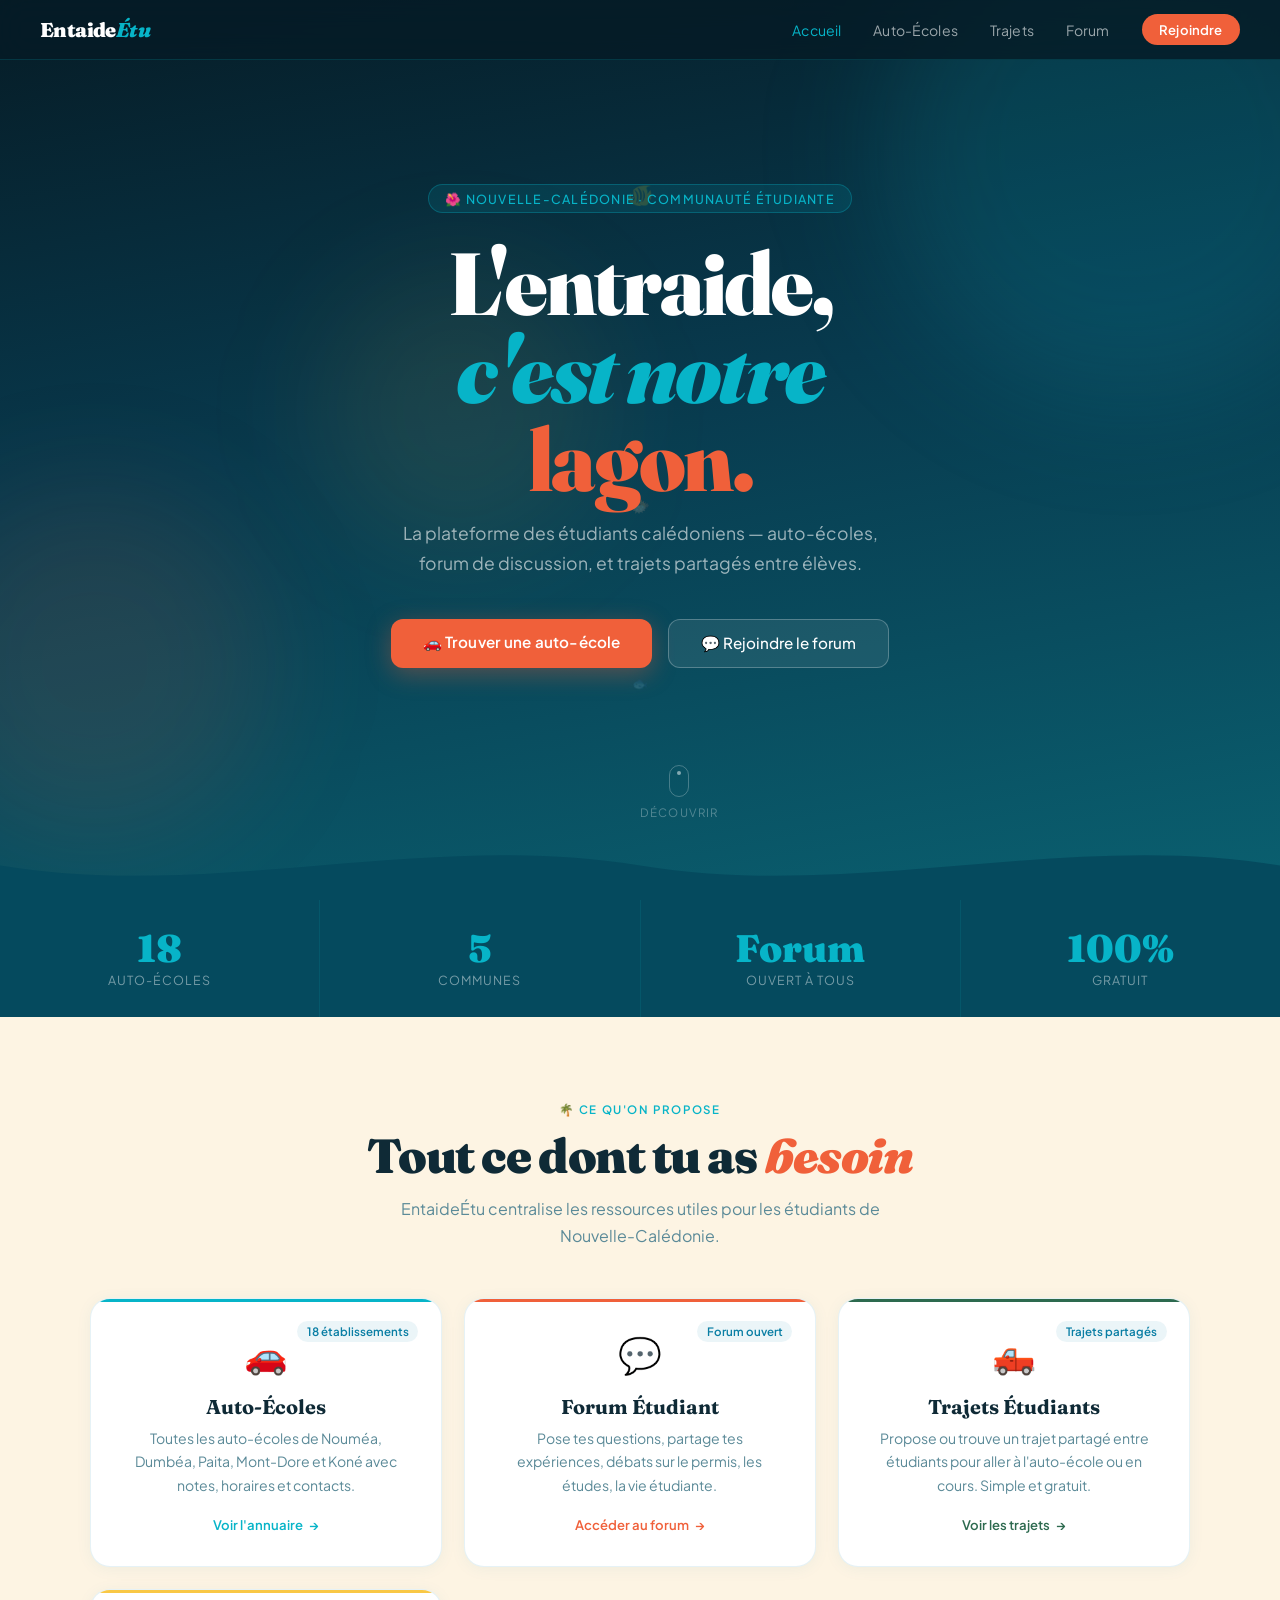
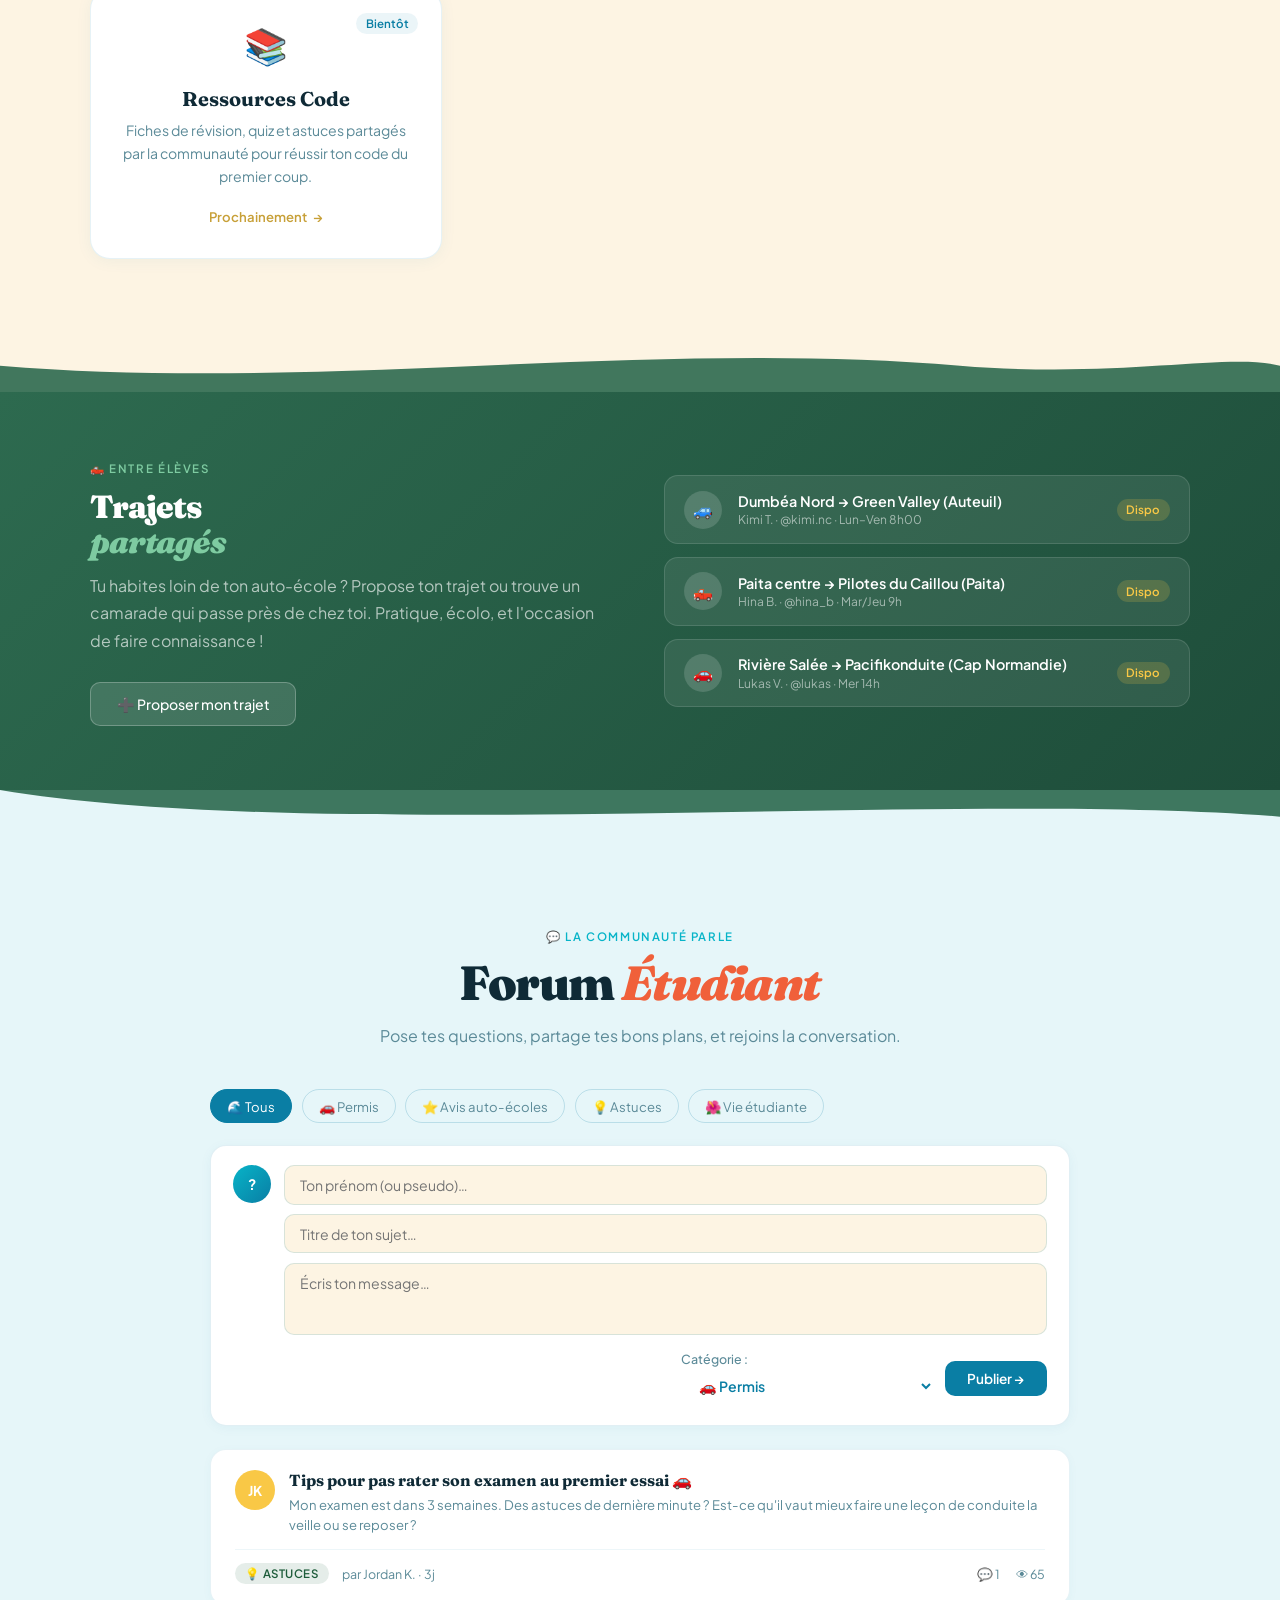
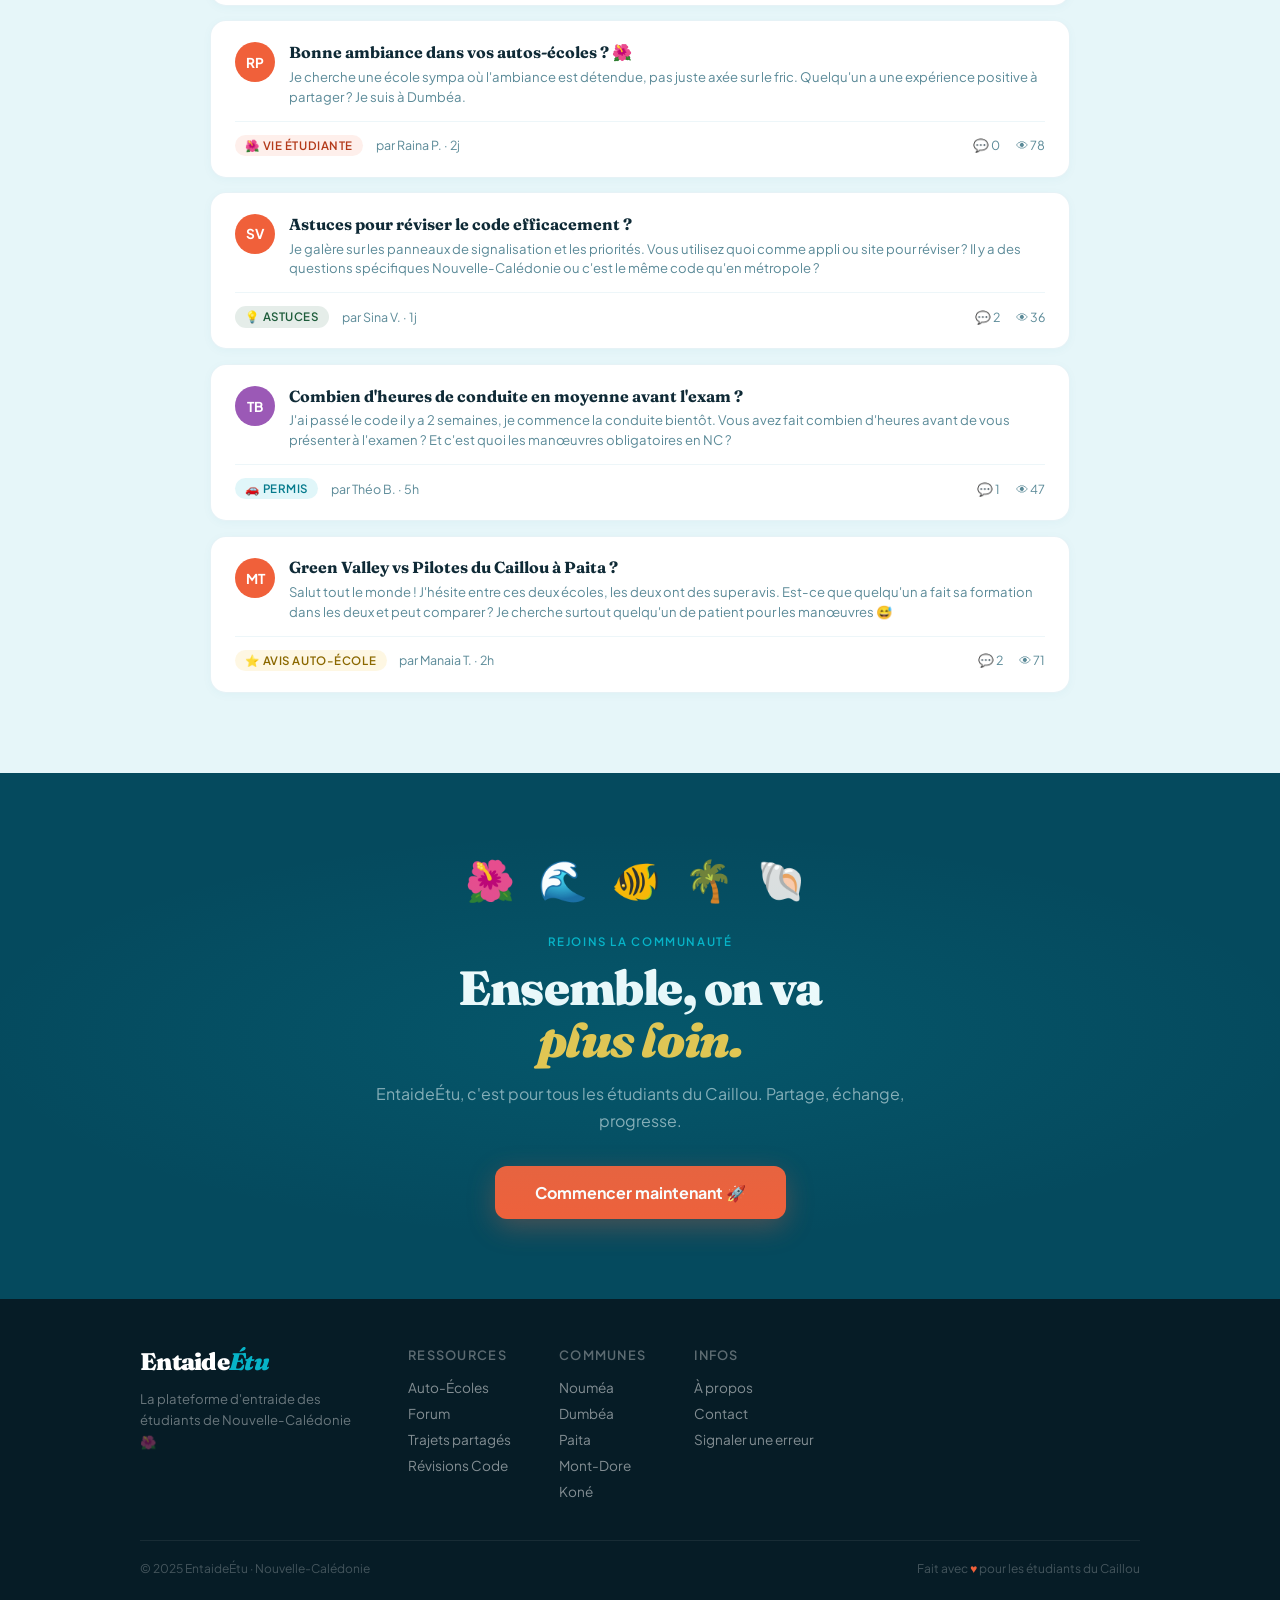
==== pages/index.html @ 58f63620 "Add files via upload" ====
<!DOCTYPE html>
<html lang="fr">
<head>
<meta charset="UTF-8">
<meta name="viewport" content="width=device-width, initial-scale=1.0">
<title>EntaideÉtu – Entraide Étudiants Nouvelle-Calédonie</title>
<link href="https://fonts.googleapis.com/css2?family=Fraunces:ital,opsz,wght@0,9..144,300;0,9..144,700;0,9..144,900;1,9..144,300;1,9..144,700&family=Plus+Jakarta+Sans:wght@300;400;500;600&display=swap" rel="stylesheet">
<link rel="stylesheet" href="../assets/css/style-index.css">

</head>
<body>

<!-- NAV -->
<div id="navbar-include"></div>
<script>
fetch('../navbar/navbar/navbar-index.html')
  .then(r => r.text())
  .then(html => { document.getElementById('navbar-include').innerHTML = html; });
</script>

<!-- HERO -->
<section class="hero">
  <div class="orb orb-1"></div>
  <div class="orb orb-2"></div>
  <div class="orb orb-3"></div>
  <div class="fish fish-1">🐠</div>
  <div class="fish fish-2">🐡</div>
  <div class="fish fish-3">🐟</div>

  <div class="hero-badge">🌺 Nouvelle-Calédonie · Communauté Étudiante</div>
  <h1>
    L'entraide,<br>
    <span class="line-lagoon">c'est notre</span><br>
    <span class="line-coral">lagon.</span>
  </h1>
  <p class="hero-sub">La plateforme des étudiants calédoniens — auto-écoles, forum de discussion, et trajets partagés entre élèves.</p>
  <div class="hero-buttons">
    <a href="autoecoles-noumea.html" class="btn-hero-primary">🚗 Trouver une auto-école</a>
    <a href="#forum" class="btn-hero-outline">💬 Rejoindre le forum</a>
  </div>

  <div class="scroll-hint">
    <div class="scroll-dot"></div>
    Découvrir
  </div>

  <svg class="hero-wave" viewBox="0 0 1440 80" xmlns="http://www.w3.org/2000/svg" preserveAspectRatio="none">
    <path d="M0,40 C240,80 480,0 720,40 C960,80 1200,0 1440,40 L1440,80 L0,80 Z" fill="#054a5e"/>
  </svg>
</section>

<!-- STATS -->
<div class="stats-band">
  <div class="stat-item">
    <div class="stat-num">18</div>
    <div class="stat-label">Auto-écoles</div>
  </div>
  <div class="stat-item">
    <div class="stat-num">5</div>
    <div class="stat-label">Communes</div>
  </div>
  <div class="stat-item">
    <div class="stat-num">Forum</div>
    <div class="stat-label">Ouvert à tous</div>
  </div>
  <div class="stat-item">
    <div class="stat-num">100%</div>
    <div class="stat-label">Gratuit</div>
  </div>
</div>

<!-- SERVICES -->
<section class="section services section-center">
  <div class="max-wrap">
    <span class="section-tag">🌴 Ce qu'on propose</span>
    <h2 class="section-title">Tout ce dont tu as <em>besoin</em></h2>
    <p class="section-sub">EntaideÉtu centralise les ressources utiles pour les étudiants de Nouvelle-Calédonie.</p>

    <div class="services-grid">
      <a href="autoecoles-noumea.html" class="service-card" style="--card-color: #07b4c8">
        <span class="service-count">18 établissements</span>
        <span class="service-icon">🚗</span>
        <h3>Auto-Écoles</h3>
        <p>Toutes les auto-écoles de Nouméa, Dumbéa, Paita, Mont-Dore et Koné avec notes, horaires et contacts.</p>
        <span class="service-link">Voir l'annuaire</span>
      </a>

      <a href="#forum" class="service-card" style="--card-color: #f0603a">
        <span class="service-count">Forum ouvert</span>
        <span class="service-icon">💬</span>
        <h3>Forum Étudiant</h3>
        <p>Pose tes questions, partage tes expériences, débats sur le permis, les études, la vie étudiante.</p>
        <span class="service-link">Accéder au forum</span>
      </a>

      <a href="#trajets" class="service-card" style="--card-color: #2d6a4f">
        <span class="service-count">Trajets partagés</span>
        <span class="service-icon">🛻</span>
        <h3>Trajets Étudiants</h3>
        <p>Propose ou trouve un trajet partagé entre étudiants pour aller à l'auto-école ou en cours. Simple et gratuit.</p>
        <span class="service-link">Voir les trajets</span>
      </a>

      <a href="#" class="service-card" style="--card-color: #f9c846">
        <span class="service-count">Bientôt</span>
        <span class="service-icon">📚</span>
        <h3>Ressources Code</h3>
        <p>Fiches de révision, quiz et astuces partagés par la communauté pour réussir ton code du premier coup.</p>
        <span class="service-link" style="color:#f9c846;filter:brightness(.8)">Prochainement</span>
      </a>
    </div>
  </div>
</section>

<!-- WAVE DIVIDER -->
<svg class="wave-divider" viewBox="0 0 1440 60" xmlns="http://www.w3.org/2000/svg" preserveAspectRatio="none" style="background:var(--sand)">
  <path d="M0,30 C360,60 720,0 1080,30 C1260,45 1380,15 1440,30 L1440,60 L0,60 Z" fill="#2d6a4f" opacity=".9"/>
</svg>

<!-- TRAJETS PARTAGÉS -->
<section class="trajets-band" id="trajets">
  <div class="trajets-inner max-wrap">
    <div class="trajets-text">
      <span class="section-tag">🛻 Entre élèves</span>
      <h2 class="section-title" style="font-size:2rem">Trajets<br><em style="color:#7ecba1">partagés</em></h2>
      <p class="section-sub" style="max-width:none">Tu habites loin de ton auto-école ? Propose ton trajet ou trouve un camarade qui passe près de chez toi. Pratique, écolo, et l'occasion de faire connaissance !</p>
      <button class="btn-trajets" onclick="document.getElementById('trajet-modal').classList.add('open')">
        ➕ Proposer mon trajet
      </button>
    </div>
    <div class="trajets-cards" id="trajet-list">
      <!-- filled by JS -->
    </div>
  </div>
</section>

<!-- WAVE DIVIDER -->
<svg class="wave-divider" viewBox="0 0 1440 60" xmlns="http://www.w3.org/2000/svg" preserveAspectRatio="none" style="background:var(--mist)">
  <path d="M0,0 C360,60 1080,0 1440,30 L1440,0 Z" fill="#2d6a4f" opacity=".9"/>
</svg>

<!-- FORUM -->
<section class="section forum-section" id="forum">
  <div class="section-center">
    <span class="section-tag">💬 La communauté parle</span>
    <h2 class="section-title">Forum <em>Étudiant</em></h2>
    <p class="section-sub">Pose tes questions, partage tes bons plans, et rejoins la conversation.</p>
  </div>

  <div class="forum-wrap">
    <!-- Tabs -->
    <div class="forum-tabs" id="forum-tabs">
      <button class="forum-tab active" onclick="filterForum('tous', this)">🌊 Tous</button>
      <button class="forum-tab" onclick="filterForum('permis', this)">🚗 Permis</button>
      <button class="forum-tab" onclick="filterForum('avis', this)">⭐ Avis auto-écoles</button>
      <button class="forum-tab" onclick="filterForum('astuces', this)">💡 Astuces</button>
      <button class="forum-tab" onclick="filterForum('vie', this)">🌺 Vie étudiante</button>
    </div>

    <!-- Compose -->
    <div class="forum-compose">
      <div class="compose-top">
        <div class="compose-avatar" id="compose-av">?</div>
        <div class="compose-fields">
          <input type="text" id="compose-name" placeholder="Ton prénom (ou pseudo)…" maxlength="24">
          <input type="text" id="compose-title" placeholder="Titre de ton sujet…" maxlength="80">
          <textarea id="compose-body" placeholder="Écris ton message…" maxlength="800"></textarea>
          <div class="compose-row">
            <span class="compose-cat">
              Catégorie :
              <select id="compose-cat" style="border:none;background:transparent;color:var(--ocean);font-weight:600;font-family:inherit;cursor:pointer;outline:none">
                <option value="permis">🚗 Permis</option>
                <option value="avis">⭐ Avis auto-écoles</option>
                <option value="astuces">💡 Astuces</option>
                <option value="vie">🌺 Vie étudiante</option>
              </select>
            </span>
            <button class="btn-post" onclick="postTopic()">Publier →</button>
          </div>
        </div>
      </div>
    </div>

    <!-- Thread list -->
    <div class="thread-list" id="thread-list"></div>
  </div>
</section>

<!-- CTA -->
<section class="cta-section">
  <div class="cta-emojis">🌺 🌊 🐠 🌴 🐚</div>
  <span class="section-tag" style="color:var(--lagoon)">Rejoins la communauté</span>
  <h2 class="section-title">Ensemble, on va<br><em style="color:var(--sun)">plus loin.</em></h2>
  <p class="section-sub">EntaideÉtu, c'est pour tous les étudiants du Caillou. Partage, échange, progresse.</p>
  <a href="#forum" class="btn-cta-main">Commencer maintenant 🚀</a>
</section>

<!-- FOOTER -->
<footer>
  <div class="footer-inner">
    <div class="footer-brand">
      <a href="index.html" class="nav-logo">Entaide<em>Étu</em></a>
      <p>La plateforme d'entraide des étudiants de Nouvelle-Calédonie 🌺</p>
    </div>
    <div class="footer-col">
      <h4>Ressources</h4>
      <a href="autoecoles-noumea.html">Auto-Écoles</a>
      <a href="#forum">Forum</a>
      <a href="#trajets">Trajets partagés</a>
      <a href="#">Révisions Code</a>
    </div>
    <div class="footer-col">
      <h4>Communes</h4>
      <a href="autoecoles-noumea.html">Nouméa</a>
      <a href="autoecoles-noumea.html">Dumbéa</a>
      <a href="autoecoles-noumea.html">Paita</a>
      <a href="autoecoles-noumea.html">Mont-Dore</a>
      <a href="autoecoles-noumea.html">Koné</a>
    </div>
    <div class="footer-col">
      <h4>Infos</h4>
      <a href="#">À propos</a>
      <a href="#">Contact</a>
      <a href="#">Signaler une erreur</a>
    </div>
  </div>
  <div class="footer-bottom">
    <p>© 2025 EntaideÉtu · Nouvelle-Calédonie</p>
    <p>Fait avec <span class="footer-heart">♥</span> pour les étudiants du Caillou</p>
  </div>
</footer>

<!-- TRAJET MODAL -->
<div class="modal-overlay" id="trajet-modal" onclick="if(event.target===this)this.classList.remove('open')">
  <div class="modal">
    <div class="modal-head">
      <h3>🛻 Proposer un trajet</h3>
      <button class="modal-close" onclick="document.getElementById('trajet-modal').classList.remove('open')">✕</button>
    </div>
    <div class="modal-body">
      <div class="compose-fields">
        <input type="text" id="t-name" placeholder="Ton prénom…" maxlength="24">
        <input type="text" id="t-from" placeholder="Point de départ (ex: Dumbéa centre)…" maxlength="50">
        <input type="text" id="t-to"   placeholder="Destination (ex: Green Valley Auteuil)…" maxlength="50">
        <input type="text" id="t-time" placeholder="Horaire (ex: Lun-Ven 8h)…" maxlength="40">
        <input type="text" id="t-contact" placeholder="Comment te contacter (insta, numéro…)…" maxlength="60">
        <div class="compose-row" style="margin-top:.6rem">
          <button class="btn-post" onclick="addTrajet()">Publier le trajet →</button>
        </div>
      </div>
    </div>
  </div>
</div>

<!-- THREAD MODAL -->
<div class="modal-overlay" id="thread-modal" onclick="if(event.target===this)closeThread()">
  <div class="modal" id="thread-modal-inner">
    <div class="modal-head">
      <h3 id="thread-modal-title">Titre</h3>
      <button class="modal-close" onclick="closeThread()">✕</button>
    </div>
    <div class="modal-body">
      <p class="modal-post" id="thread-modal-body"></p>
      <div class="modal-replies" id="thread-modal-replies"></div>
      <div class="reply-compose" style="margin-top:1.2rem">
        <textarea id="reply-input" placeholder="Ta réponse…" maxlength="600"></textarea>
        <button class="btn-reply" onclick="addReply()">Répondre</button>
      </div>
    </div>
  </div>
</div>

<script>
/* ───────── COULEURS CATÉGORIES ───────── */
const CAT = {
  permis:   { label:'🚗 Permis',          bg:'rgba(7,180,200,.12)',  color:'#057a8c' },
  avis:     { label:'⭐ Avis auto-école',  bg:'rgba(249,200,70,.15)', color:'#8b6800' },
  astuces:  { label:'💡 Astuces',          bg:'rgba(45,106,79,.12)',  color:'#1d5c3a' },
  vie:      { label:'🌺 Vie étudiante',    bg:'rgba(240,96,58,.1)',   color:'#b33a1a' },
};
const AV_COLORS = ['#07b4c8','#f0603a','#2d6a4f','#f9c846','#9b59b6','#e67e22'];
function avColor(name) { let h=0; for(let c of name)h+=c.charCodeAt(0); return AV_COLORS[h%AV_COLORS.length]; }
function initials(n) { return n.split(' ').map(w=>w[0]).join('').toUpperCase().slice(0,2)||'?'; }
function timeAgo(ts) {
  const d = Date.now()-ts, m=60000, h=3600000, j=86400000;
  if(d<m)   return 'à l\'instant';
  if(d<h)   return Math.floor(d/m)+'min';
  if(d<j)   return Math.floor(d/h)+'h';
  return Math.floor(d/j)+'j';
}

/* ───────── THREADS DATA ───────── */
let threads = [
  { id:1, name:'Manaia T.', title:'Green Valley vs Pilotes du Caillou à Paita ?', body:'Salut tout le monde ! J\'hésite entre ces deux écoles, les deux ont des super avis. Est-ce que quelqu\'un a fait sa formation dans les deux et peut comparer ? Je cherche surtout quelqu\'un de patient pour les manœuvres 😅', cat:'avis', ts:Date.now()-7200000, replies:[
    { name:'Kevin M.', text:'J\'ai fait ma formation à Green Valley, franchement top. Bruno est super patient, j\'ai eu mon permis du premier coup. Tarifs un peu élevés mais ça vaut le coup.', ts:Date.now()-5400000 },
    { name:'Chloé P.', text:'Les Pilotes du Caillou à Paita c\'est vraiment bien aussi, Virginie est une instructrice en or ! Et le secrétariat est très réactif.', ts:Date.now()-3600000 },
  ]},
  { id:2, name:'Théo B.', title:'Combien d\'heures de conduite en moyenne avant l\'exam ?', body:'J\'ai passé le code il y a 2 semaines, je commence la conduite bientôt. Vous avez fait combien d\'heures avant de vous présenter à l\'examen ? Et c\'est quoi les manœuvres obligatoires en NC ?', cat:'permis', ts:Date.now()-18000000, replies:[
    { name:'Aiyana K.', text:'Moi j\'en ai fait 25h, c\'est le forfait de base dans mon école. Mais mon instructeur m\'a dit que certains ont besoin de 30-35h. Ça dépend vraiment de toi !', ts:Date.now()-14400000 },
  ]},
  { id:3, name:'Sina V.', title:'Astuces pour réviser le code efficacement ?', body:'Je galère sur les panneaux de signalisation et les priorités. Vous utilisez quoi comme appli ou site pour réviser ? Il y a des questions spécifiques Nouvelle-Calédonie ou c\'est le même code qu\'en métropole ?', cat:'astuces', ts:Date.now()-86400000, replies:[
    { name:'Tom D.', text:'Le code est quasiment identique à la métropole. J\'utilisais l\'appli "En Voiture Simone" et je révisais 20min par jour. En 3 semaines j\'étais prêt.', ts:Date.now()-72000000 },
    { name:'Leila O.', text:'Pacifikonduite a des ordinateurs sur place pour réviser, et leur moniteur fait des sessions de code en groupe le samedi matin. Super utile !', ts:Date.now()-50000000 },
  ]},
  { id:4, name:'Raina P.', title:'Bonne ambiance dans vos autos-écoles ? 🌺', body:'Je cherche une école sympa où l\'ambiance est détendue, pas juste axée sur le fric. Quelqu\'un a une expérience positive à partager ? Je suis à Dumbéa.', cat:'vie', ts:Date.now()-172800000, replies:[] },
  { id:5, name:'Jordan K.', title:'Tips pour pas rater son examen au premier essai 🚗', body:'Mon examen est dans 3 semaines. Des astuces de dernière minute ? Est-ce qu\'il vaut mieux faire une leçon de conduite la veille ou se reposer ?', cat:'astuces', ts:Date.now()-259200000, replies:[
    { name:'Noni H.', text:'Dors bien la veille, c\'est le plus important. Fais une leçon 2-3 jours avant pour te rassurer mais pas la veille pour ne pas être stressé.', ts:Date.now()-240000000 },
  ]},
];
let currentFilter = 'tous';
let openThreadId = null;

/* ───────── RENDER THREADS ───────── */
function renderThreads() {
  const list = document.getElementById('thread-list');
  list.innerHTML = '';
  let filtered = currentFilter === 'tous' ? threads : threads.filter(t => t.cat === currentFilter);
  if (!filtered.length) {
    list.innerHTML = '<p style="text-align:center;color:var(--soft);padding:2rem">Aucun sujet dans cette catégorie. Sois le premier à écrire !</p>';
    return;
  }
  filtered.slice().reverse().forEach((t, i) => {
    const c = CAT[t.cat];
    const isNew = Date.now() - t.ts < 3600000;
    const div = document.createElement('div');
    div.className = 'thread';
    div.style.animationDelay = (i * 0.06) + 's';
    div.innerHTML = `
      <div class="thread-head">
        <div class="thread-av" style="background:${avColor(t.name)}">${initials(t.name)}</div>
        <div class="thread-meta">
          <div class="thread-title">${t.title} ${isNew ? '<span class="thread-new">Nouveau</span>' : ''}</div>
          <div class="thread-excerpt">${t.body}</div>
        </div>
      </div>
      <div class="thread-foot">
        <span class="thread-cat" style="background:${c.bg};color:${c.color}">${c.label}</span>
        <span class="thread-author">par ${t.name} · ${timeAgo(t.ts)}</span>
        <div class="thread-stats">
          <span class="thread-stat">💬 ${t.replies.length}</span>
          <span class="thread-stat">👁 ${Math.floor(Math.random()*80)+12}</span>
        </div>
      </div>`;
    div.onclick = () => openThread(t.id);
    list.appendChild(div);
  });
}

function filterForum(cat, btn) {
  currentFilter = cat;
  document.querySelectorAll('.forum-tab').forEach(t => t.classList.remove('active'));
  btn.classList.add('active');
  renderThreads();
}

/* ───────── POST TOPIC ───────── */
function postTopic() {
  const name  = document.getElementById('compose-name').value.trim();
  const title = document.getElementById('compose-title').value.trim();
  const body  = document.getElementById('compose-body').value.trim();
  const cat   = document.getElementById('compose-cat').value;
  if (!name || !title || !body) { alert('Remplis tous les champs 😊'); return; }
  threads.push({ id: Date.now(), name, title, body, cat, ts: Date.now(), replies: [] });
  document.getElementById('compose-name').value = '';
  document.getElementById('compose-title').value = '';
  document.getElementById('compose-body').value = '';
  currentFilter = 'tous';
  document.querySelectorAll('.forum-tab').forEach((t,i) => t.classList.toggle('active', i===0));
  renderThreads();
}

// Live avatar preview
document.addEventListener('DOMContentLoaded', () => {
  document.getElementById('compose-name').addEventListener('input', function() {
    const av = document.getElementById('compose-av');
    av.textContent = initials(this.value) || '?';
    av.style.background = this.value ? avColor(this.value) : 'linear-gradient(135deg, var(--lagoon), var(--ocean))';
  });
  renderThreads();
  renderTrajets();
});

/* ───────── OPEN / CLOSE THREAD MODAL ───────── */
function openThread(id) {
  openThreadId = id;
  const t = threads.find(x => x.id === id);
  if (!t) return;
  document.getElementById('thread-modal-title').textContent = t.title;
  document.getElementById('thread-modal-body').textContent = t.body;
  renderReplies(t);
  document.getElementById('thread-modal').classList.add('open');
  document.getElementById('reply-input').value = '';
}
function closeThread() {
  document.getElementById('thread-modal').classList.remove('open');
  openThreadId = null;
}
function renderReplies(t) {
  const c = document.getElementById('thread-modal-replies');
  if (!t.replies.length) { c.innerHTML = '<p style="color:var(--soft);font-size:.85rem">Aucune réponse pour l\'instant. Sois le premier ! 🌊</p>'; return; }
  c.innerHTML = t.replies.map(r => `
    <div class="reply">
      <div class="reply-head">
        <div class="reply-av" style="background:${avColor(r.name)}">${initials(r.name)}</div>
        <span class="reply-name">${r.name}</span>
        <span class="reply-time">${timeAgo(r.ts)}</span>
      </div>
      <p class="reply-text">${r.text}</p>
    </div>`).join('');
}
function addReply() {
  const t = threads.find(x => x.id === openThreadId);
  const text = document.getElementById('reply-input').value.trim();
  if (!t || !text) return;
  const name = prompt('Ton prénom ou pseudo ?', '') || 'Anonyme';
  t.replies.push({ name, text, ts: Date.now() });
  renderReplies(t);
  renderThreads();
  document.getElementById('reply-input').value = '';
}

/* ───────── TRAJETS ───────── */
let trajets = [
  { name:'Kimi T.', from:'Dumbéa Nord', to:'Green Valley (Auteuil)', time:'Lun–Ven 8h00', contact:'@kimi.nc', emoji:'🚙' },
  { name:'Hina B.', from:'Paita centre', to:'Pilotes du Caillou (Paita)', time:'Mar/Jeu 9h', contact:'@hina_b', emoji:'🛻' },
  { name:'Lukas V.', from:'Rivière Salée', to:'Pacifikonduite (Cap Normandie)', time:'Mer 14h', contact:'@lukas', emoji:'🚗' },
];
function renderTrajets() {
  const el = document.getElementById('trajet-list');
  el.innerHTML = trajets.map(t => `
    <div class="trajet-item">
      <div class="trajet-avatar">${t.emoji}</div>
      <div class="trajet-info">
        <div class="trajet-route">${t.from} → ${t.to}</div>
        <div class="trajet-meta">${t.name} · ${t.contact} · ${t.time}</div>
      </div>
      <span class="trajet-badge">Dispo</span>
    </div>`).join('');
}
function addTrajet() {
  const name = document.getElementById('t-name').value.trim();
  const from = document.getElementById('t-from').value.trim();
  const to   = document.getElementById('t-to').value.trim();
  const time = document.getElementById('t-time').value.trim();
  const contact = document.getElementById('t-contact').value.trim();
  if (!name || !from || !to) { alert('Remplis les champs obligatoires 😊'); return; }
  trajets.unshift({ name, from, to, time: time||'À définir', contact: contact||'—', emoji:'🚗' });
  renderTrajets();
  document.getElementById('trajet-modal').classList.remove('open');
  ['t-name','t-from','t-to','t-time','t-contact'].forEach(id => document.getElementById(id).value='');
  document.getElementById('trajets').scrollIntoView({behavior:'smooth', block:'center'});
}
</script>
</body>
</html>
---- assets/css/style-index.css ----
:root {
  --lagoon:    #07b4c8;
  --deep:      #054a5e;
  --ocean:     #0a7ea4;
  --coral:     #f0603a;
  --sand:      #fdf4e3;
  --palm:      #2d6a4f;
  --sun:       #f9c846;
  --mist:      #e6f6f9;
  --foam:      #ffffff;
  --text:      #0f2a36;
  --soft:      #5b8a98;
  --night:     #061c26;
}
*, *::before, *::after { box-sizing: border-box; margin: 0; padding: 0; }
html { scroll-behavior: smooth; }
body {
  font-family: 'Plus Jakarta Sans', sans-serif;
  background: var(--sand);
  color: var(--text);
  overflow-x: hidden;
}

/* ══════════════════════════════════════════
   NAV
══════════════════════════════════════════ */
nav {
  position: fixed; top: 0; left: 0; right: 0; z-index: 200;
  display: flex; align-items: center; justify-content: space-between;
  padding: 0 2.5rem; height: 60px;
  background: rgba(6,28,38,0.82);
  backdrop-filter: blur(16px);
  border-bottom: 1px solid rgba(7,180,200,.18);
  transition: background .3s;
}
.nav-logo {
  font-family: 'Fraunces', serif;
  font-size: 1.25rem; font-weight: 900;
  color: #fff; letter-spacing: -0.03em;
  text-decoration: none;
}
.nav-logo em { font-style: italic; color: var(--lagoon); }
.nav-links { display: flex; gap: 2rem; align-items: center; }
.nav-links a {
  color: rgba(255,255,255,.6); font-size: .88rem;
  text-decoration: none; font-weight: 400;
  transition: color .2s; letter-spacing: .01em;
}
.nav-links a:hover { color: #fff; }
.nav-links a.active { color: var(--lagoon); }
.nav-cta {
  background: var(--coral); color: #fff !important;
  padding: .42rem 1.1rem; border-radius: 99px;
  font-weight: 600 !important; font-size: .82rem !important;
  transition: opacity .2s !important;
}
.nav-cta:hover { opacity: .88; }

/* ══════════════════════════════════════════
   HERO
══════════════════════════════════════════ */
.hero {
  min-height: 100vh;
  background: linear-gradient(170deg, var(--night) 0%, #083a4e 45%, #0a6070 100%);
  position: relative; overflow: hidden;
  display: flex; flex-direction: column;
  align-items: center; justify-content: center;
  padding: 7rem 2rem 10rem; text-align: center;
}

/* Floating orbs */
.orb {
  position: absolute; border-radius: 50%;
  filter: blur(60px); pointer-events: none; animation: drift 12s ease-in-out infinite;
}
.orb-1 { width: 500px; height: 500px; background: rgba(7,180,200,.15); top: -100px; right: -100px; animation-delay: 0s; }
.orb-2 { width: 350px; height: 350px; background: rgba(240,96,58,.1); bottom: 60px; left: -80px; animation-delay: -4s; }
.orb-3 { width: 280px; height: 280px; background: rgba(249,200,70,.08); top: 30%; left: 25%; animation-delay: -8s; }
@keyframes drift {
  0%,100% { transform: translate(0,0) scale(1); }
  33%      { transform: translate(20px,-30px) scale(1.05); }
  66%      { transform: translate(-15px,20px) scale(.96); }
}

/* Animated fish silhouettes */
.fish { position: absolute; font-size: 1.4rem; opacity: .18; pointer-events: none; animation: swim 20s linear infinite; }
.fish-1 { top: 20%; animation-duration: 22s; }
.fish-2 { top: 55%; animation-duration: 30s; animation-delay: -10s; font-size: 1rem; }
.fish-3 { top: 75%; animation-duration: 18s; animation-delay: -5s; font-size: .8rem; }
@keyframes swim {
  from { left: -5%; transform: scaleX(1); }
  49%  { transform: scaleX(1); }
  50%  { left: 105%; transform: scaleX(-1); }
  99%  { transform: scaleX(-1); }
  to   { left: -5%; transform: scaleX(-1); }
}

/* Hero content */
.hero-badge {
  display: inline-flex; align-items: center; gap: .5rem;
  background: rgba(7,180,200,.12); border: 1px solid rgba(7,180,200,.3);
  color: var(--lagoon); font-size: .78rem; font-weight: 500;
  letter-spacing: .1em; text-transform: uppercase;
  padding: .35rem 1rem; border-radius: 99px; margin-bottom: 1.6rem;
  animation: fadeUp .7s .1s both;
}
.hero h1 {
  font-family: 'Fraunces', serif;
  font-size: clamp(2.8rem, 7vw, 5.5rem);
  font-weight: 900; line-height: 1.0; letter-spacing: -0.03em;
  color: #fff; margin-bottom: 1rem;
  animation: fadeUp .7s .2s both;
}
.hero h1 .line-coral { color: var(--coral); }
.hero h1 .line-lagoon { color: var(--lagoon); font-style: italic; }
.hero-sub {
  font-size: 1.1rem; color: rgba(255,255,255,.6); max-width: 520px;
  line-height: 1.7; margin-bottom: 2.5rem;
  animation: fadeUp .7s .3s both;
}
.hero-buttons {
  display: flex; gap: 1rem; flex-wrap: wrap; justify-content: center;
  animation: fadeUp .7s .4s both;
}
.btn-hero-primary {
  background: var(--coral); color: #fff;
  padding: .85rem 2rem; border-radius: 12px;
  font-family: 'Plus Jakarta Sans', sans-serif;
  font-weight: 600; font-size: .95rem;
  text-decoration: none; letter-spacing: .01em;
  transition: transform .2s, box-shadow .2s;
  box-shadow: 0 6px 24px rgba(240,96,58,.35);
}
.btn-hero-primary:hover { transform: translateY(-2px); box-shadow: 0 10px 32px rgba(240,96,58,.45); }
.btn-hero-outline {
  background: rgba(255,255,255,.08); color: #fff;
  border: 1.5px solid rgba(255,255,255,.25);
  padding: .85rem 2rem; border-radius: 12px;
  font-family: 'Plus Jakarta Sans', sans-serif;
  font-weight: 500; font-size: .95rem;
  text-decoration: none;
  transition: background .2s, border-color .2s;
}
.btn-hero-outline:hover { background: rgba(255,255,255,.14); border-color: rgba(255,255,255,.5); }

@keyframes fadeUp {
  from { opacity: 0; transform: translateY(22px); }
  to   { opacity: 1; transform: translateY(0); }
}

/* Wave SVG at bottom of hero */
.hero-wave {
  position: absolute; bottom: -1px; left: 0; right: 0;
}

/* Scroll hint */
.scroll-hint {
  position: absolute; bottom: 5rem; left: 50%; transform: translateX(-50%);
  display: flex; flex-direction: column; align-items: center; gap: .5rem;
  color: rgba(255,255,255,.3); font-size: .72rem; letter-spacing: .1em;
  text-transform: uppercase; animation: fadeUp .7s .8s both;
}
.scroll-dot {
  width: 20px; height: 32px; border: 1.5px solid rgba(255,255,255,.25);
  border-radius: 99px; position: relative; overflow: hidden;
}
.scroll-dot::after {
  content: ''; position: absolute;
  width: 4px; height: 4px; border-radius: 50%;
  background: rgba(255,255,255,.5);
  left: 50%; top: 5px; transform: translateX(-50%);
  animation: scrollBounce 2s ease-in-out infinite;
}
@keyframes scrollBounce {
  0%,100% { top: 5px; opacity: 1; }
  80%      { top: 18px; opacity: 0; }
}

/* ══════════════════════════════════════════
   STATS BAND
══════════════════════════════════════════ */
.stats-band {
  background: var(--deep);
  display: flex; justify-content: center; flex-wrap: wrap;
  gap: 0; padding: 0;
}
.stat-item {
  flex: 1; min-width: 160px;
  padding: 1.8rem 2rem;
  text-align: center;
  border-right: 1px solid rgba(7,180,200,.12);
  position: relative;
}
.stat-item:last-child { border-right: none; }
.stat-num {
  font-family: 'Fraunces', serif;
  font-size: 2.4rem; font-weight: 900;
  color: var(--lagoon); line-height: 1;
  margin-bottom: .3rem;
}
.stat-label {
  font-size: .78rem; color: rgba(255,255,255,.45);
  text-transform: uppercase; letter-spacing: .08em;
}

/* ══════════════════════════════════════════
   SECTION SHARED
══════════════════════════════════════════ */
.section { padding: 5rem 2rem; }
.section-center { text-align: center; }
.section-tag {
  display: inline-block;
  font-size: .72rem; font-weight: 600;
  letter-spacing: .14em; text-transform: uppercase;
  color: var(--lagoon); margin-bottom: .8rem;
}
.section-title {
  font-family: 'Fraunces', serif;
  font-size: clamp(1.9rem, 4vw, 3rem);
  font-weight: 900; letter-spacing: -0.03em;
  line-height: 1.1; color: var(--text);
  margin-bottom: .8rem;
}
.section-title em { font-style: italic; color: var(--coral); }
.section-sub {
  font-size: 1rem; color: var(--soft);
  max-width: 540px; margin: 0 auto; line-height: 1.7;
}

/* ══════════════════════════════════════════
   SERVICES CARDS
══════════════════════════════════════════ */
.services { background: var(--sand); }
.services-grid {
  max-width: 1100px; margin: 3rem auto 0;
  display: grid;
  grid-template-columns: repeat(auto-fit, minmax(270px, 1fr));
  gap: 1.4rem;
}
.service-card {
  background: #fff; border-radius: 20px;
  padding: 2rem 1.8rem;
  border: 1px solid rgba(10,126,164,.1);
  box-shadow: 0 2px 16px rgba(10,126,164,.06);
  transition: transform .22s, box-shadow .22s;
  position: relative; overflow: hidden;
  text-decoration: none; color: inherit;
  display: block;
}
.service-card::before {
  content: ''; position: absolute;
  top: 0; left: 0; right: 0; height: 3px;
  background: var(--card-color, var(--lagoon));
}
.service-card:hover {
  transform: translateY(-5px);
  box-shadow: 0 16px 40px rgba(10,126,164,.14);
}
.service-icon {
  font-size: 2.2rem; margin-bottom: 1.1rem;
  display: block;
}
.service-card h3 {
  font-family: 'Fraunces', serif;
  font-size: 1.25rem; font-weight: 700;
  margin-bottom: .5rem; color: var(--text);
}
.service-card p {
  font-size: .88rem; color: var(--soft);
  line-height: 1.65;
}
.service-link {
  display: inline-flex; align-items: center; gap: .35rem;
  margin-top: 1.2rem; font-size: .82rem; font-weight: 600;
  color: var(--card-color, var(--lagoon)); text-decoration: none;
}
.service-link::after { content: '→'; transition: transform .2s; }
.service-card:hover .service-link::after { transform: translateX(4px); }
.service-count {
  position: absolute; top: 1.4rem; right: 1.4rem;
  background: rgba(10,126,164,.08); color: var(--ocean);
  font-size: .72rem; font-weight: 600;
  padding: .2rem .6rem; border-radius: 99px;
}

/* ══════════════════════════════════════════
   TRAJETS PARTAGÉS BANNER
══════════════════════════════════════════ */
.trajets-band {
  background: linear-gradient(135deg, var(--palm) 0%, #1e4d3a 100%);
  padding: 4rem 2rem;
}
.trajets-inner {
  max-width: 1000px; margin: 0 auto;
  display: flex; align-items: center; gap: 3rem; flex-wrap: wrap;
}
.trajets-text { flex: 1; min-width: 260px; }
.trajets-text .section-tag { color: #7ecba1; }
.trajets-text .section-title { color: #fff; }
.trajets-text .section-sub { color: rgba(255,255,255,.65); max-width: none; }
.trajets-cards {
  flex: 1; min-width: 260px;
  display: flex; flex-direction: column; gap: .8rem;
}
.trajet-item {
  background: rgba(255,255,255,.08); border: 1px solid rgba(255,255,255,.12);
  border-radius: 14px; padding: .9rem 1.2rem;
  display: flex; align-items: center; gap: 1rem;
  color: #fff;
}
.trajet-avatar {
  width: 38px; height: 38px; border-radius: 50%;
  background: rgba(255,255,255,.15);
  display: flex; align-items: center; justify-content: center;
  font-size: 1rem; flex-shrink: 0;
}
.trajet-info { flex: 1; }
.trajet-route {
  font-size: .9rem; font-weight: 600; margin-bottom: .15rem;
}
.trajet-meta { font-size: .75rem; color: rgba(255,255,255,.55); }
.trajet-badge {
  background: rgba(249,200,70,.18); color: var(--sun);
  font-size: .72rem; font-weight: 600;
  padding: .22rem .6rem; border-radius: 99px; flex-shrink: 0;
}
.btn-trajets {
  display: inline-flex; align-items: center; gap: .5rem;
  margin-top: 1.8rem; background: rgba(255,255,255,.12);
  border: 1.5px solid rgba(255,255,255,.25);
  color: #fff; padding: .75rem 1.6rem;
  border-radius: 10px; font-weight: 500; font-size: .88rem;
  text-decoration: none; cursor: pointer;
  transition: background .2s; font-family: 'Plus Jakarta Sans', sans-serif;
}
.btn-trajets:hover { background: rgba(255,255,255,.2); }

/* ══════════════════════════════════════════
   FORUM
══════════════════════════════════════════ */
.forum-section { background: var(--mist); }
.forum-wrap { max-width: 860px; margin: 2.5rem auto 0; }

/* Categories tabs */
.forum-tabs {
  display: flex; gap: .6rem; flex-wrap: wrap; margin-bottom: 1.4rem;
}
.forum-tab {
  padding: .45rem 1rem; border-radius: 99px;
  border: 1.5px solid rgba(10,126,164,.2);
  background: transparent; cursor: pointer;
  font-family: 'Plus Jakarta Sans', sans-serif;
  font-size: .82rem; color: var(--soft);
  transition: all .18s;
}
.forum-tab.active, .forum-tab:hover {
  background: var(--ocean); border-color: var(--ocean);
  color: #fff;
}

/* New topic input */
.forum-compose {
  background: #fff; border-radius: 16px;
  padding: 1.2rem 1.4rem; margin-bottom: 1.4rem;
  border: 1px solid rgba(10,126,164,.12);
  box-shadow: 0 2px 12px rgba(10,126,164,.05);
}
.compose-top {
  display: flex; gap: .8rem; align-items: flex-start;
}
.compose-avatar {
  width: 38px; height: 38px; border-radius: 50%;
  background: linear-gradient(135deg, var(--lagoon), var(--ocean));
  display: flex; align-items: center; justify-content: center;
  color: #fff; font-size: .9rem; font-weight: 700; flex-shrink: 0;
}
.compose-fields { flex: 1; display: flex; flex-direction: column; gap: .6rem; }
.compose-fields input,
.compose-fields textarea,
.compose-fields select {
  width: 100%; border: 1.5px solid rgba(10,126,164,.15);
  border-radius: 10px; padding: .6rem .9rem;
  font-family: 'Plus Jakarta Sans', sans-serif;
  font-size: .88rem; color: var(--text);
  background: var(--sand); outline: none; resize: none;
  transition: border-color .18s;
}
.compose-fields input:focus,
.compose-fields textarea:focus { border-color: var(--ocean); }
.compose-fields textarea { min-height: 72px; }
.compose-row {
  display: flex; justify-content: flex-end; gap: .7rem;
  margin-top: .4rem; align-items: center;
}
.compose-cat {
  font-size: .78rem; color: var(--soft); font-weight: 500;
}
.btn-post {
  background: var(--ocean); color: #fff;
  border: none; padding: .55rem 1.4rem;
  border-radius: 10px; cursor: pointer;
  font-family: 'Plus Jakarta Sans', sans-serif;
  font-weight: 600; font-size: .85rem;
  transition: background .18s;
}
.btn-post:hover { background: var(--deep); }

/* Thread cards */
.thread-list { display: flex; flex-direction: column; gap: .9rem; }
.thread {
  background: #fff; border-radius: 16px;
  padding: 1.3rem 1.5rem;
  border: 1px solid rgba(10,126,164,.1);
  box-shadow: 0 2px 10px rgba(10,126,164,.04);
  transition: transform .18s, box-shadow .18s;
  cursor: pointer;
  animation: fadeUp .35s ease both;
}
.thread:hover {
  transform: translateX(4px);
  box-shadow: 0 4px 20px rgba(10,126,164,.1);
}
.thread-head {
  display: flex; align-items: flex-start; gap: .9rem;
}
.thread-av {
  width: 40px; height: 40px; border-radius: 50%;
  display: flex; align-items: center; justify-content: center;
  font-size: .85rem; font-weight: 700; color: #fff; flex-shrink: 0;
}
.thread-meta { flex: 1; }
.thread-title {
  font-family: 'Fraunces', serif;
  font-size: 1rem; font-weight: 700;
  color: var(--text); margin-bottom: .25rem; line-height: 1.3;
}
.thread-excerpt {
  font-size: .82rem; color: var(--soft); line-height: 1.5;
  display: -webkit-box; -webkit-line-clamp: 2;
  -webkit-box-orient: vertical; overflow: hidden;
}
.thread-foot {
  display: flex; align-items: center; gap: .8rem;
  margin-top: .9rem; padding-top: .8rem;
  border-top: 1px solid rgba(10,126,164,.07);
  flex-wrap: wrap;
}
.thread-cat {
  font-size: .72rem; font-weight: 600;
  letter-spacing: .05em; text-transform: uppercase;
  padding: .2rem .65rem; border-radius: 99px;
}
.thread-author {
  font-size: .78rem; color: var(--soft);
}
.thread-stats {
  margin-left: auto; display: flex; gap: 1rem;
}
.thread-stat {
  font-size: .78rem; color: var(--soft);
  display: flex; align-items: center; gap: .3rem;
}
.thread-new {
  background: var(--coral); color: #fff;
  font-size: .65rem; font-weight: 700;
  padding: .15rem .5rem; border-radius: 99px;
  letter-spacing: .06em; text-transform: uppercase;
}

/* Forum modal overlay */
.modal-overlay {
  position: fixed; inset: 0; z-index: 500;
  background: rgba(6,28,38,.7); backdrop-filter: blur(6px);
  display: none; align-items: center; justify-content: center;
  padding: 1rem;
}
.modal-overlay.open { display: flex; }
.modal {
  background: #fff; border-radius: 20px;
  max-width: 640px; width: 100%; max-height: 80vh;
  overflow-y: auto;
  box-shadow: 0 24px 80px rgba(0,0,0,.25);
  animation: fadeUp .25s ease;
}
.modal-head {
  padding: 1.4rem 1.6rem 1rem;
  border-bottom: 1px solid rgba(10,126,164,.1);
  position: sticky; top: 0; background: #fff; z-index: 1;
  display: flex; justify-content: space-between; align-items: flex-start;
}
.modal-head h3 {
  font-family: 'Fraunces', serif;
  font-size: 1.15rem; font-weight: 700; color: var(--text); line-height: 1.3;
}
.modal-close {
  background: none; border: none; cursor: pointer; font-size: 1.3rem;
  color: var(--soft); padding: .2rem; line-height: 1;
  transition: color .18s;
}
.modal-close:hover { color: var(--text); }
.modal-body { padding: 1.2rem 1.6rem 1.6rem; }
.modal-post {
  font-size: .92rem; color: var(--text); line-height: 1.75;
  margin-bottom: 1.4rem;
}
.modal-replies { display: flex; flex-direction: column; gap: .9rem; }
.reply {
  background: var(--mist); border-radius: 12px;
  padding: .9rem 1.1rem;
}
.reply-head {
  display: flex; align-items: center; gap: .6rem; margin-bottom: .5rem;
}
.reply-av {
  width: 30px; height: 30px; border-radius: 50%;
  background: linear-gradient(135deg, var(--palm), #49a078);
  display: flex; align-items: center; justify-content: center;
  font-size: .7rem; font-weight: 700; color: #fff; flex-shrink: 0;
}
.reply-name { font-size: .82rem; font-weight: 600; color: var(--text); }
.reply-time { font-size: .72rem; color: var(--soft); margin-left: auto; }
.reply-text { font-size: .85rem; color: var(--text); line-height: 1.65; }
.reply-compose {
  margin-top: 1.2rem; display: flex; gap: .7rem;
  align-items: flex-end;
}
.reply-compose textarea {
  flex: 1; border: 1.5px solid rgba(10,126,164,.18);
  border-radius: 10px; padding: .6rem .9rem;
  font-family: 'Plus Jakarta Sans', sans-serif;
  font-size: .85rem; resize: none; min-height: 64px;
  outline: none; background: var(--sand); color: var(--text);
}
.reply-compose textarea:focus { border-color: var(--ocean); }
.btn-reply {
  background: var(--ocean); color: #fff; border: none;
  padding: .6rem 1.2rem; border-radius: 10px;
  cursor: pointer; font-weight: 600; font-size: .82rem;
  font-family: 'Plus Jakarta Sans', sans-serif;
  white-space: nowrap; align-self: flex-end;
  transition: background .18s;
}
.btn-reply:hover { background: var(--deep); }

/* ══════════════════════════════════════════
   TROPICAL DIVIDER
══════════════════════════════════════════ */
.wave-divider { display: block; width: 100%; line-height: 0; }

/* ══════════════════════════════════════════
   COMMUNITY CTA
══════════════════════════════════════════ */
.cta-section {
  background: var(--deep);
  padding: 5rem 2rem;
  text-align: center;
  position: relative; overflow: hidden;
}
.cta-section::before {
  content: '';
  position: absolute; inset: 0;
  background: radial-gradient(ellipse 80% 60% at 50% 50%, rgba(7,180,200,.12) 0%, transparent 65%);
  pointer-events: none;
}
.cta-section .section-title { color: #fff; }
.cta-section .section-sub { color: rgba(255,255,255,.55); }
.cta-emojis { font-size: 2.5rem; margin-bottom: 1.5rem; letter-spacing: .5rem; }
.btn-cta-main {
  display: inline-block; margin-top: 2rem;
  background: var(--coral); color: #fff;
  padding: 1rem 2.5rem; border-radius: 12px;
  font-weight: 700; font-size: 1rem;
  text-decoration: none;
  box-shadow: 0 8px 28px rgba(240,96,58,.3);
  transition: transform .2s, box-shadow .2s;
}
.btn-cta-main:hover { transform: translateY(-2px); box-shadow: 0 14px 36px rgba(240,96,58,.4); }

/* ══════════════════════════════════════════
   FOOTER
══════════════════════════════════════════ */
footer {
  background: var(--night);
  padding: 3rem 2rem 1.5rem;
}
.footer-inner {
  max-width: 1000px; margin: 0 auto;
  display: flex; gap: 3rem; flex-wrap: wrap;
  padding-bottom: 2rem;
  border-bottom: 1px solid rgba(255,255,255,.07);
}
.footer-brand .nav-logo { font-size: 1.5rem; display: block; margin-bottom: .7rem; }
.footer-brand p {
  font-size: .82rem; color: rgba(255,255,255,.4);
  line-height: 1.65; max-width: 220px;
}
.footer-col h4 {
  font-size: .8rem; font-weight: 600;
  letter-spacing: .1em; text-transform: uppercase;
  color: rgba(255,255,255,.35); margin-bottom: 1rem;
}
.footer-col a {
  display: block; font-size: .85rem;
  color: rgba(255,255,255,.5); text-decoration: none;
  margin-bottom: .55rem; transition: color .18s;
}
.footer-col a:hover { color: var(--lagoon); }
.footer-bottom {
  max-width: 1000px; margin: 1.2rem auto 0;
  display: flex; justify-content: space-between; align-items: center;
  flex-wrap: wrap; gap: .5rem;
}
.footer-bottom p { font-size: .75rem; color: rgba(255,255,255,.25); }
.footer-heart { color: var(--coral); }

/* ══════════════════════════════════════════
   UTILITIES
══════════════════════════════════════════ */
.max-wrap { max-width: 1100px; margin: 0 auto; }
@media (max-width: 640px) {
  .nav-links { display: none; }
  .hero h1 { font-size: 2.6rem; }
  .stats-band { flex-wrap: wrap; }
  .stat-item { min-width: 50%; border-right: none; border-bottom: 1px solid rgba(7,180,200,.1); }
  .trajets-inner { flex-direction: column; }
}
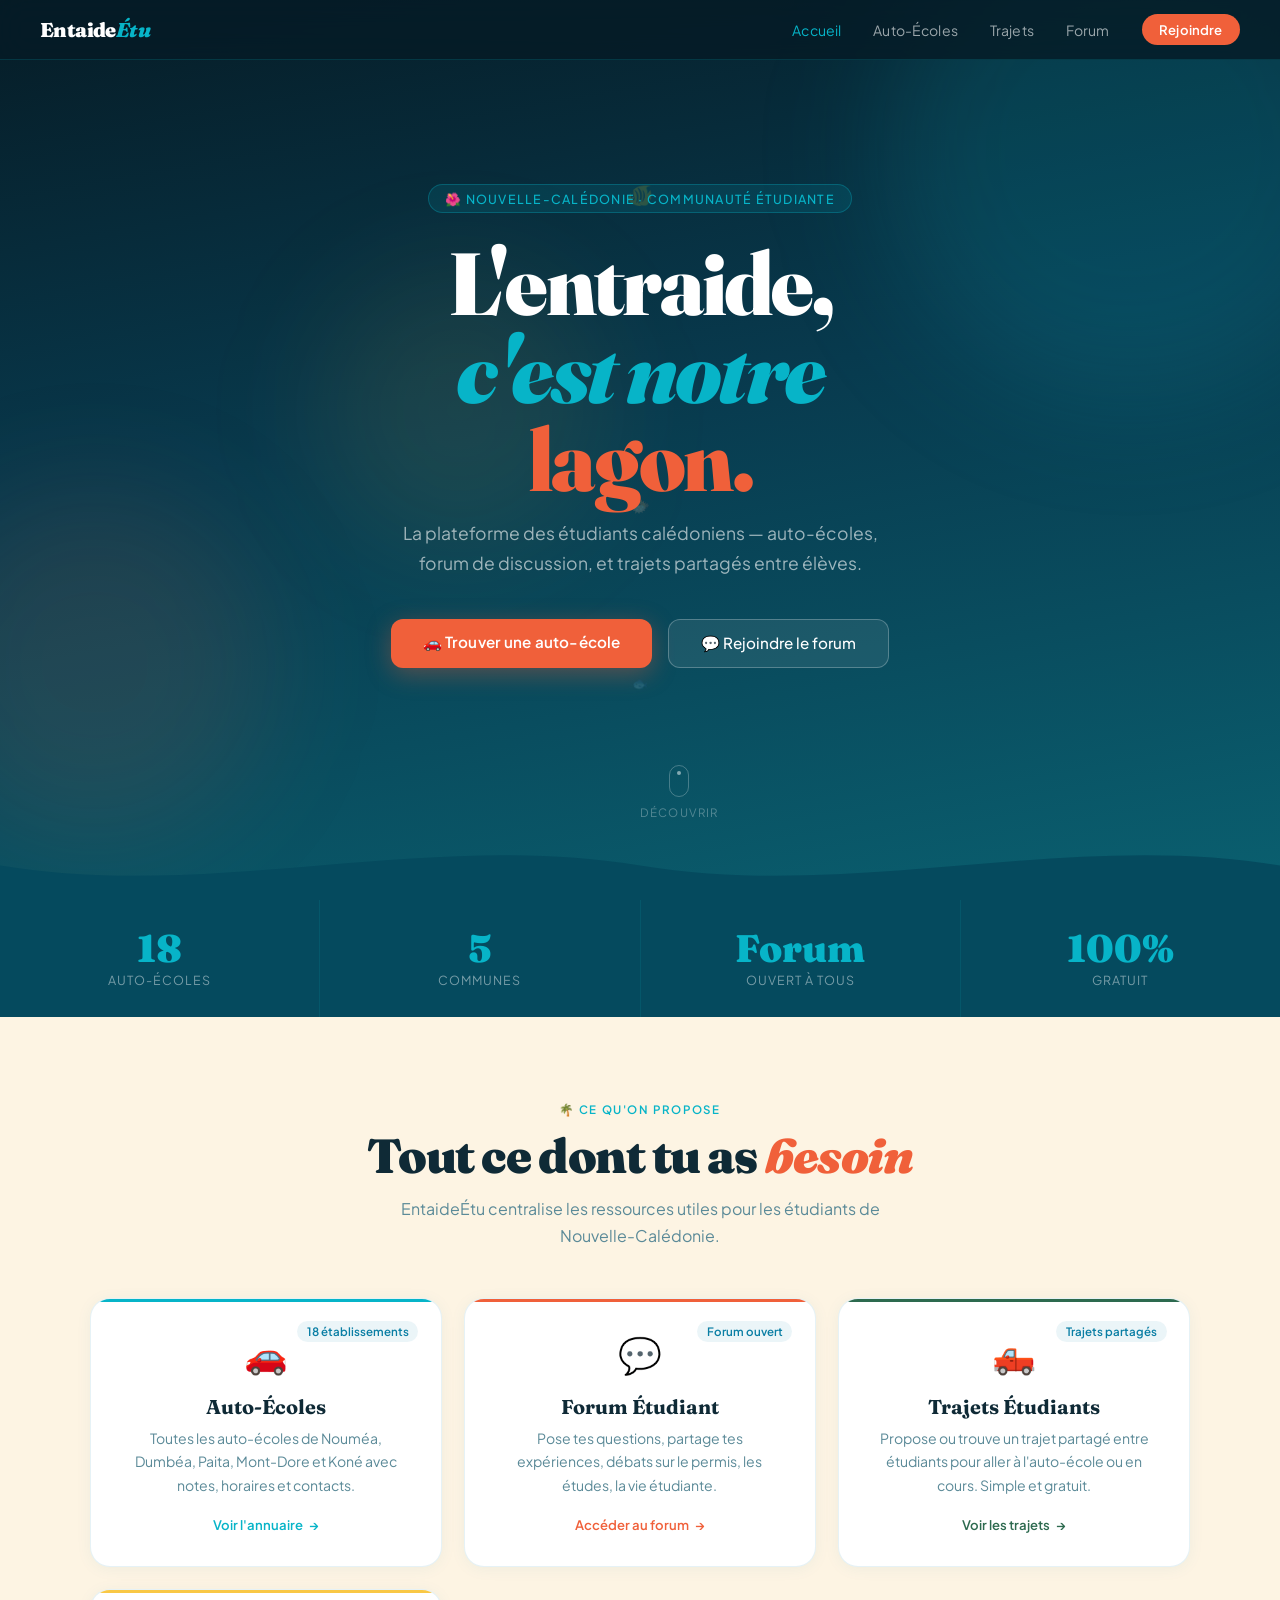
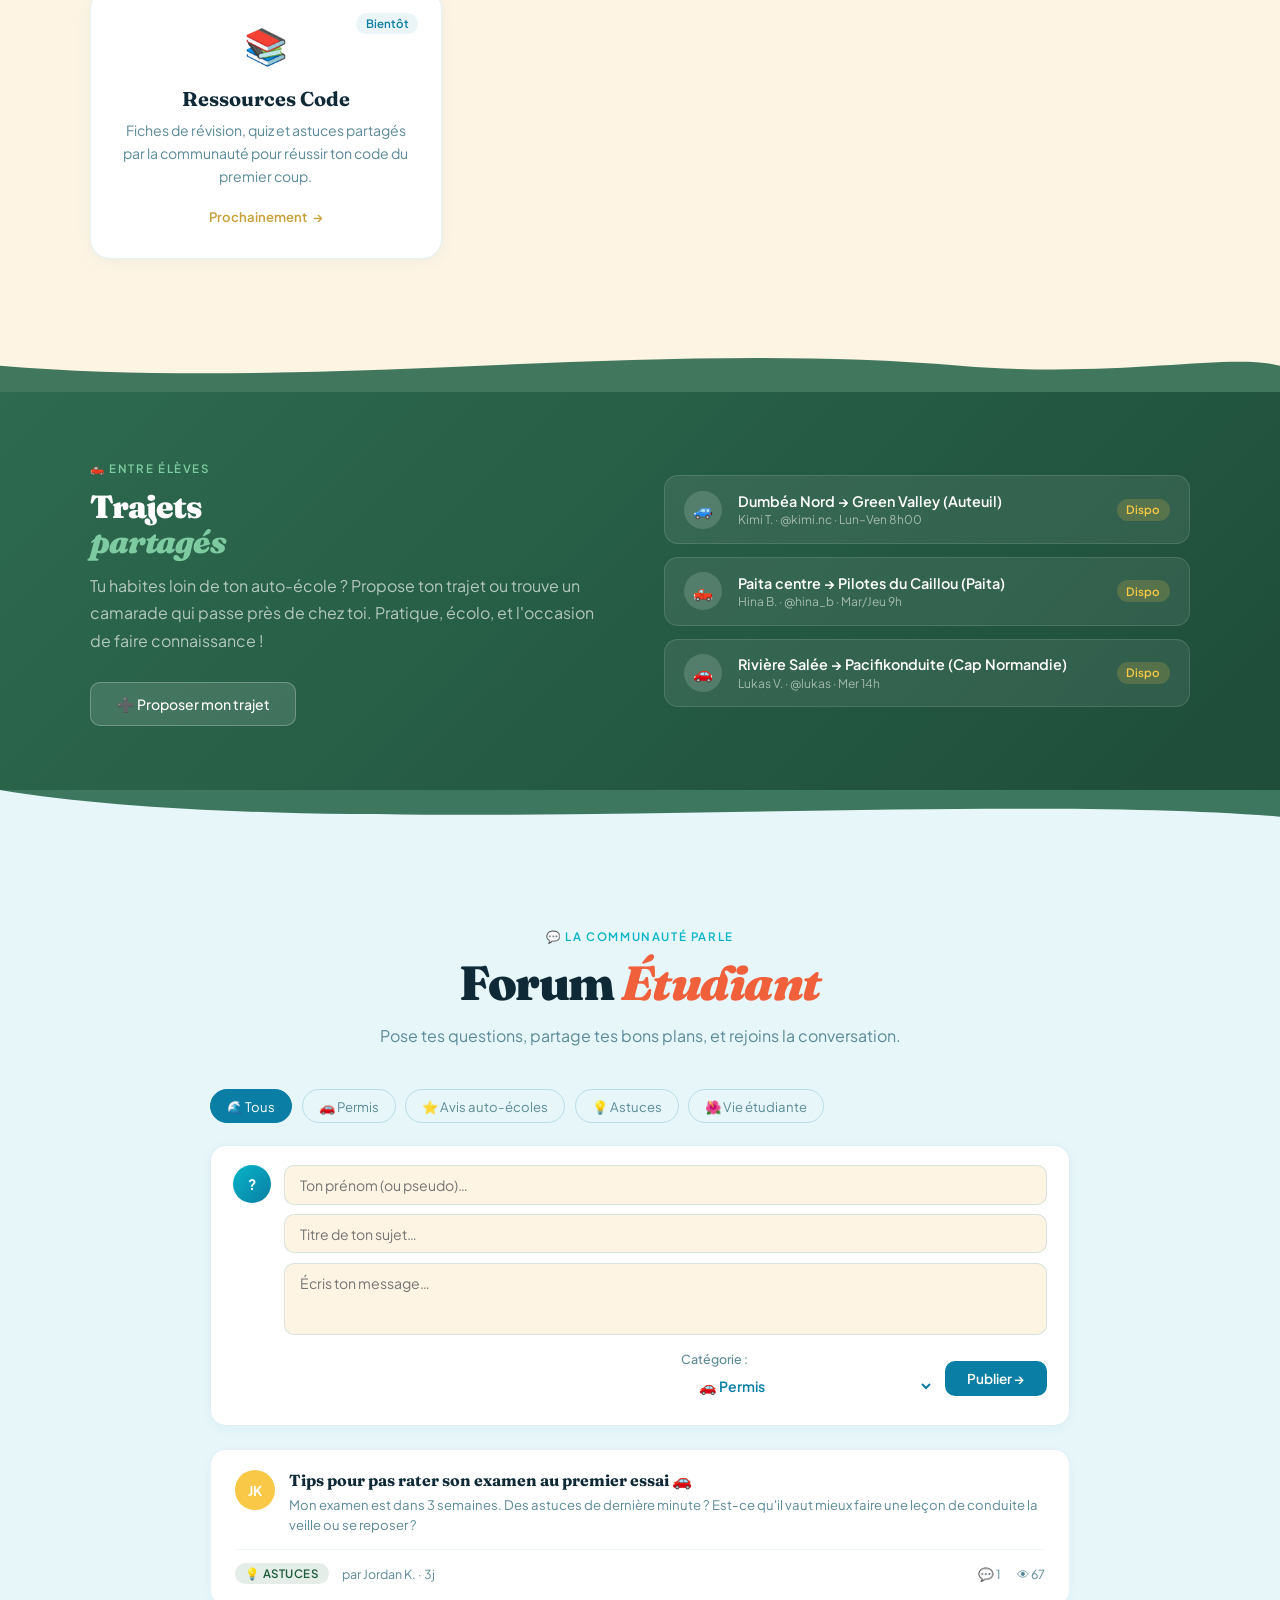
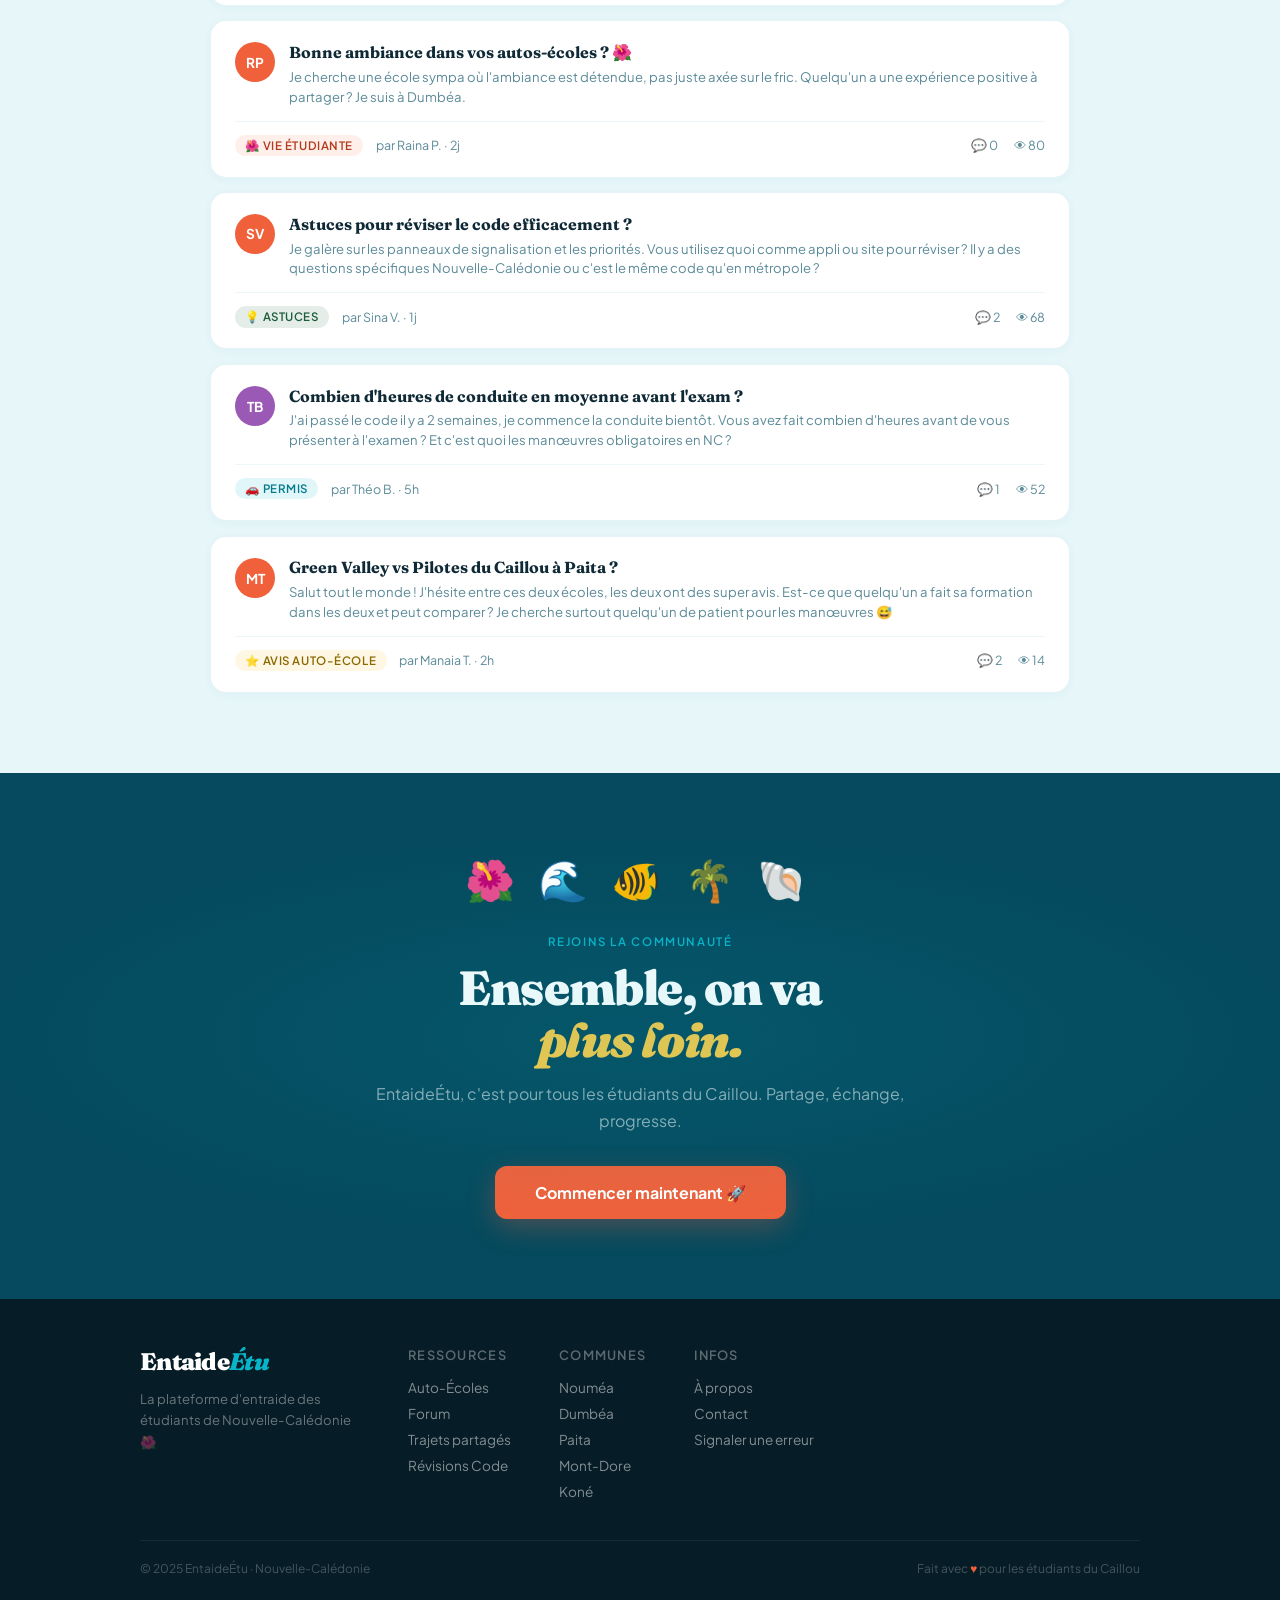
==== commit e26fedf4: "Initialisation des nouveaux fichiers" ====
--- a/pages/index.html
+++ b/pages/index.html
@@ -192,7 +192,7 @@
   <span class="section-tag" style="color:var(--lagoon)">Rejoins la communauté</span>
   <h2 class="section-title">Ensemble, on va<br><em style="color:var(--sun)">plus loin.</em></h2>
   <p class="section-sub">EntaideÉtu, c'est pour tous les étudiants du Caillou. Partage, échange, progresse.</p>
-  <a href="#forum" class="btn-cta-main">Commencer maintenant 🚀</a>
+  <a href="auth.html" class="btn-cta-main">Commencer maintenant 🚀</a>
 </section>
 
 <!-- FOOTER -->
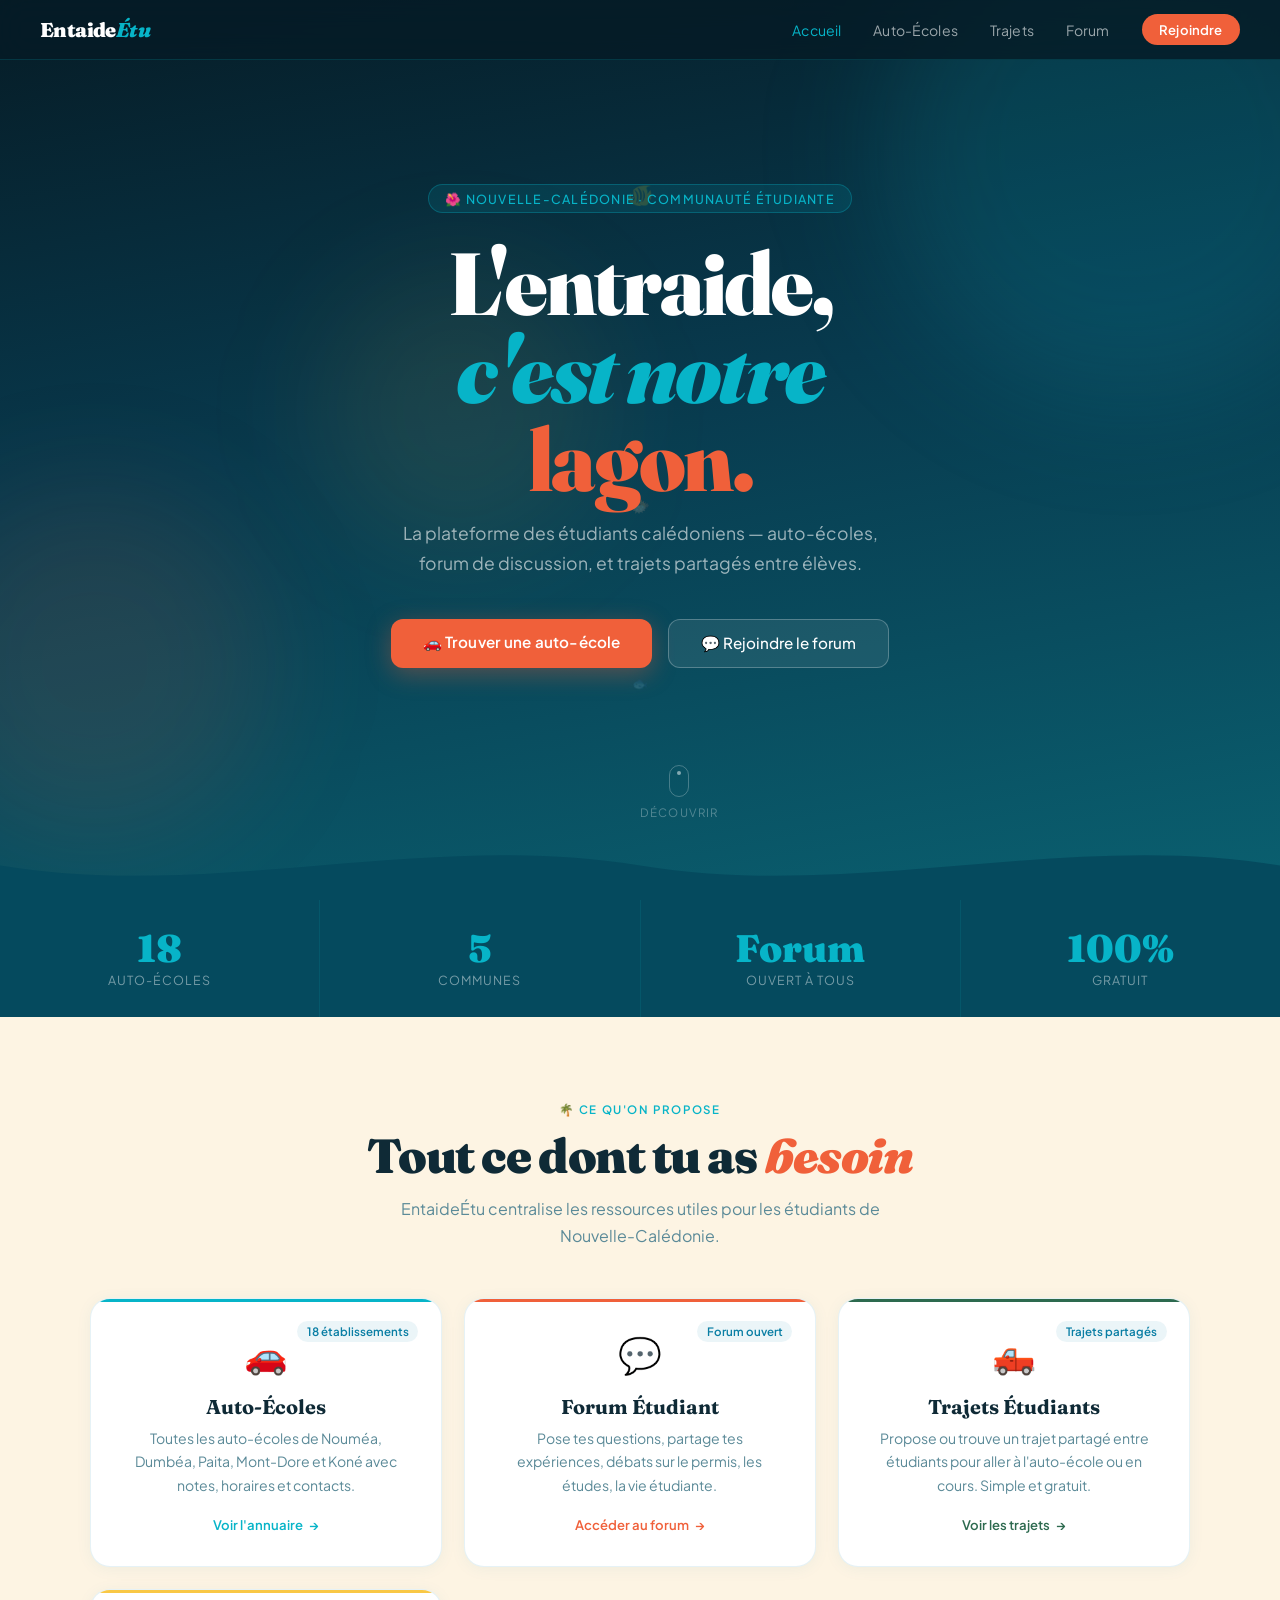
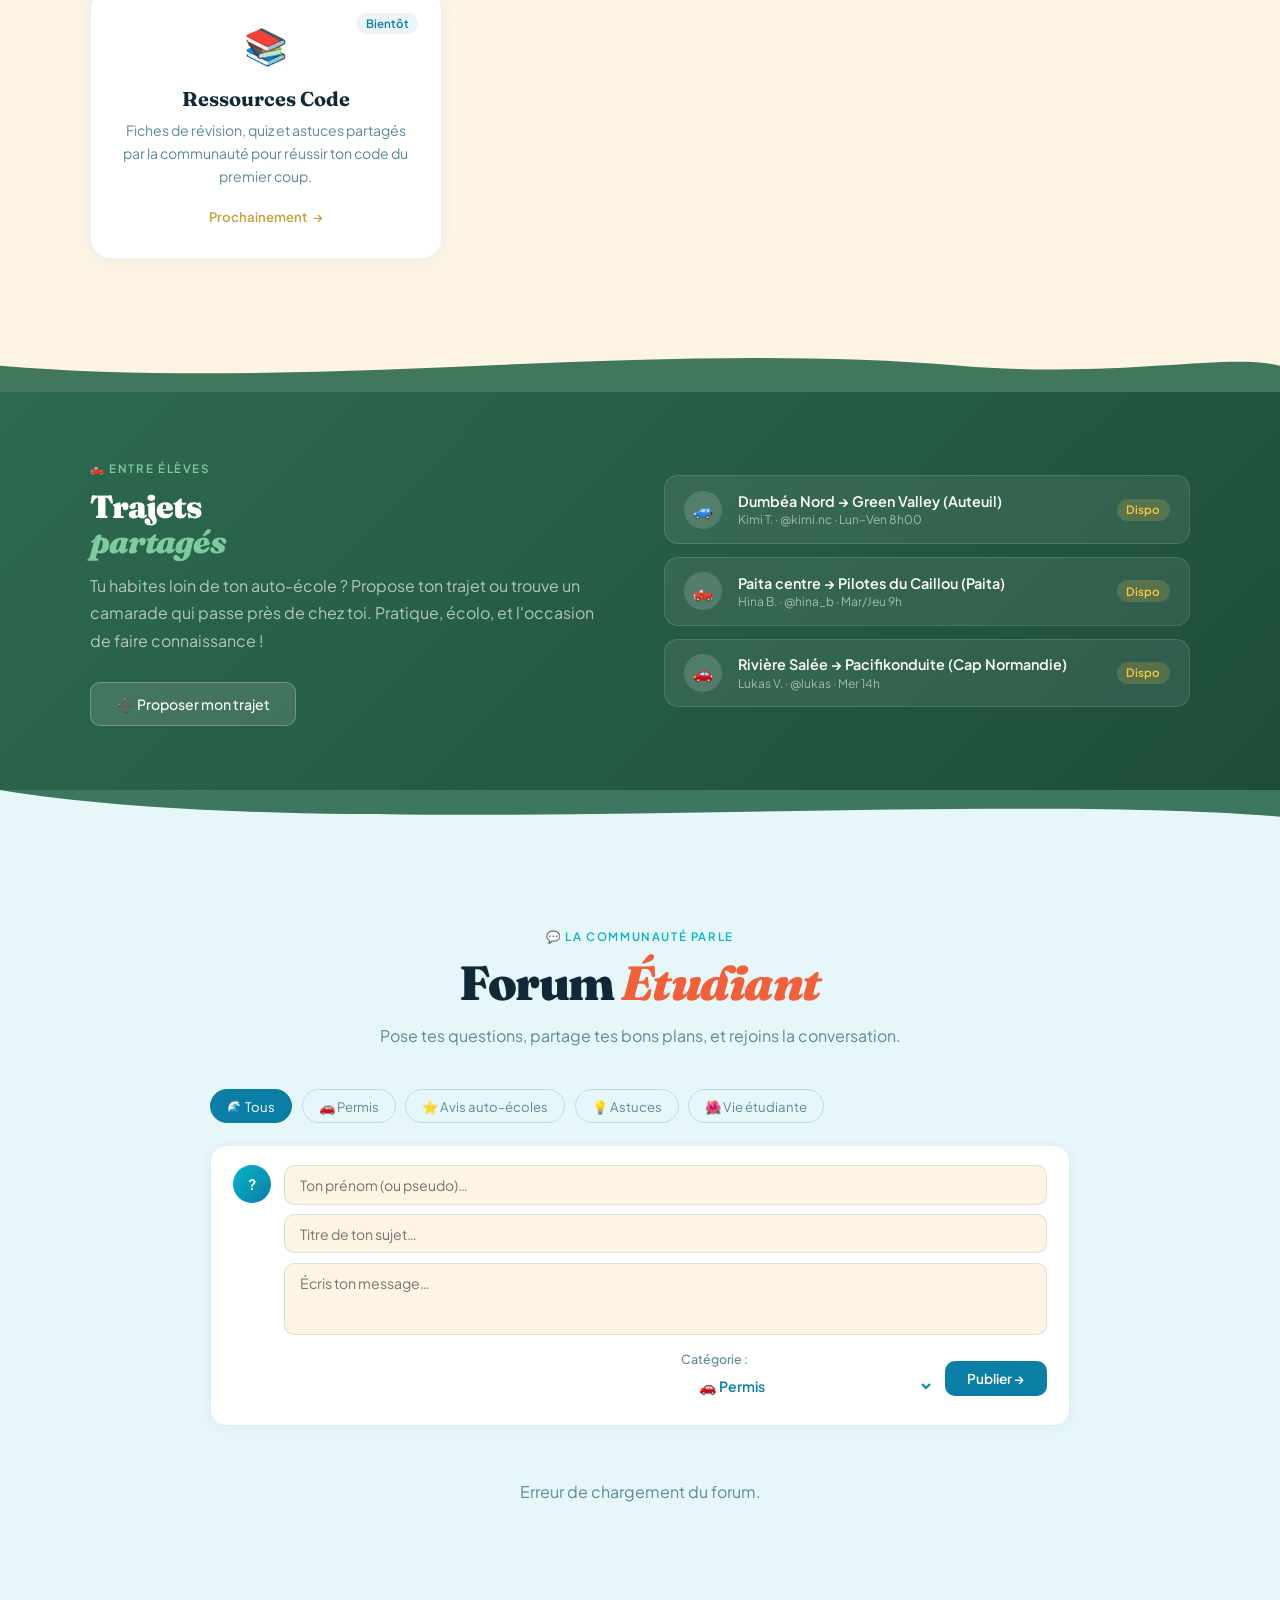
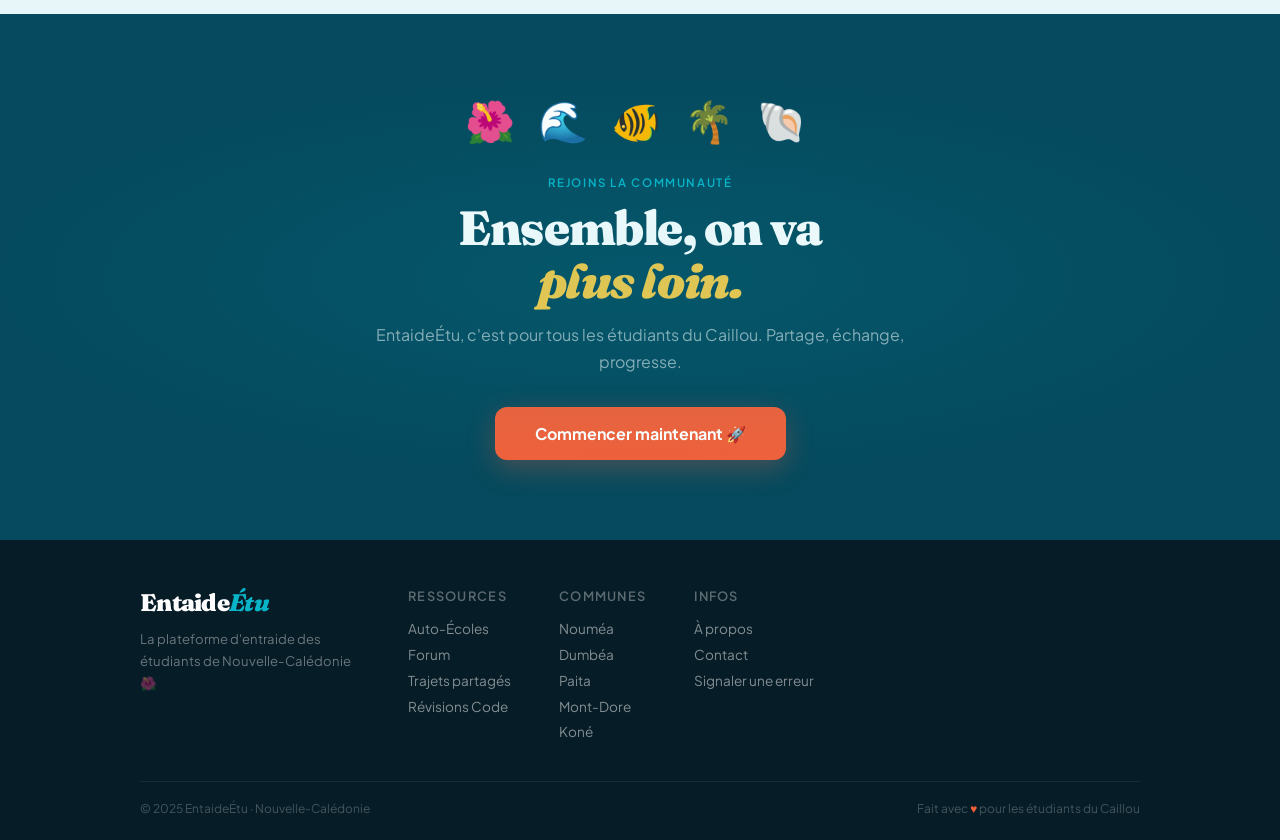
==== commit bf2f4b10: "Inscription, connexion (sessions PHP) et forum en base de données" ====
--- a/pages/index.html
+++ b/pages/index.html
@@ -12,10 +12,14 @@
 
 <!-- NAV -->
 <div id="navbar-include"></div>
+<script src="../assets/js/session.js"></script>
 <script>
 fetch('../navbar/navbar/navbar-index.html')
   .then(r => r.text())
-  .then(html => { document.getElementById('navbar-include').innerHTML = html; });
+  .then(html => {
+    document.getElementById('navbar-include').innerHTML = html;
+    afficherUtilisateur();
+  });
 </script>
 
 <!-- HERO -->
@@ -289,26 +293,47 @@
   return Math.floor(d/j)+'j';
 }
 
-/* ───────── THREADS DATA ───────── */
-let threads = [
-  { id:1, name:'Manaia T.', title:'Green Valley vs Pilotes du Caillou à Paita ?', body:'Salut tout le monde ! J\'hésite entre ces deux écoles, les deux ont des super avis. Est-ce que quelqu\'un a fait sa formation dans les deux et peut comparer ? Je cherche surtout quelqu\'un de patient pour les manœuvres 😅', cat:'avis', ts:Date.now()-7200000, replies:[
-    { name:'Kevin M.', text:'J\'ai fait ma formation à Green Valley, franchement top. Bruno est super patient, j\'ai eu mon permis du premier coup. Tarifs un peu élevés mais ça vaut le coup.', ts:Date.now()-5400000 },
-    { name:'Chloé P.', text:'Les Pilotes du Caillou à Paita c\'est vraiment bien aussi, Virginie est une instructrice en or ! Et le secrétariat est très réactif.', ts:Date.now()-3600000 },
-  ]},
-  { id:2, name:'Théo B.', title:'Combien d\'heures de conduite en moyenne avant l\'exam ?', body:'J\'ai passé le code il y a 2 semaines, je commence la conduite bientôt. Vous avez fait combien d\'heures avant de vous présenter à l\'examen ? Et c\'est quoi les manœuvres obligatoires en NC ?', cat:'permis', ts:Date.now()-18000000, replies:[
-    { name:'Aiyana K.', text:'Moi j\'en ai fait 25h, c\'est le forfait de base dans mon école. Mais mon instructeur m\'a dit que certains ont besoin de 30-35h. Ça dépend vraiment de toi !', ts:Date.now()-14400000 },
-  ]},
-  { id:3, name:'Sina V.', title:'Astuces pour réviser le code efficacement ?', body:'Je galère sur les panneaux de signalisation et les priorités. Vous utilisez quoi comme appli ou site pour réviser ? Il y a des questions spécifiques Nouvelle-Calédonie ou c\'est le même code qu\'en métropole ?', cat:'astuces', ts:Date.now()-86400000, replies:[
-    { name:'Tom D.', text:'Le code est quasiment identique à la métropole. J\'utilisais l\'appli "En Voiture Simone" et je révisais 20min par jour. En 3 semaines j\'étais prêt.', ts:Date.now()-72000000 },
-    { name:'Leila O.', text:'Pacifikonduite a des ordinateurs sur place pour réviser, et leur moniteur fait des sessions de code en groupe le samedi matin. Super utile !', ts:Date.now()-50000000 },
-  ]},
-  { id:4, name:'Raina P.', title:'Bonne ambiance dans vos autos-écoles ? 🌺', body:'Je cherche une école sympa où l\'ambiance est détendue, pas juste axée sur le fric. Quelqu\'un a une expérience positive à partager ? Je suis à Dumbéa.', cat:'vie', ts:Date.now()-172800000, replies:[] },
-  { id:5, name:'Jordan K.', title:'Tips pour pas rater son examen au premier essai 🚗', body:'Mon examen est dans 3 semaines. Des astuces de dernière minute ? Est-ce qu\'il vaut mieux faire une leçon de conduite la veille ou se reposer ?', cat:'astuces', ts:Date.now()-259200000, replies:[
-    { name:'Noni H.', text:'Dors bien la veille, c\'est le plus important. Fais une leçon 2-3 jours avant pour te rassurer mais pas la veille pour ne pas être stressé.', ts:Date.now()-240000000 },
-  ]},
-];
+/* ───────── THREADS DATA (chargés depuis la BD via api/sujets.php) ───────── */
+let threads = [];
 let currentFilter = 'tous';
 let openThreadId = null;
+
+function chargerSujets() {
+  return fetch('../api/sujets.php')
+    .then(r => r.json())
+    .then(data => {
+      threads = data;
+      renderThreads();
+      // si une discussion est ouverte, on rafraîchit aussi ses réponses
+      if (openThreadId !== null) {
+        const t = threads.find(x => x.id === openThreadId);
+        if (t) renderReplies(t);
+      }
+    })
+    .catch(() => {
+      document.getElementById('thread-list').innerHTML =
+        '<p style="text-align:center;color:var(--soft);padding:2rem">Erreur de chargement du forum.</p>';
+    });
+}
+
+// Seul un étudiant connecté peut publier ou répondre
+function verifierConnexion() {
+  if (!utilisateurConnecte) {
+    alert('Connecte-toi pour participer au forum 😊');
+    window.location.href = 'auth.html';
+    return false;
+  }
+  return true;
+}
+
+// Envoie des données en JSON à un fichier PHP (méthode POST)
+function envoyerJSON(url, donnees) {
+  return fetch(url, {
+    method: 'POST',
+    headers: { 'Content-Type': 'application/json' },
+    body: JSON.stringify(donnees)
+  }).then(r => r.json().then(data => ({ ok: r.ok, data })));
+}
 
 /* ───────── RENDER THREADS ───────── */
 function renderThreads() {
@@ -338,7 +363,6 @@
         <span class="thread-author">par ${t.name} · ${timeAgo(t.ts)}</span>
         <div class="thread-stats">
           <span class="thread-stat">💬 ${t.replies.length}</span>
-          <span class="thread-stat">👁 ${Math.floor(Math.random()*80)+12}</span>
         </div>
       </div>`;
     div.onclick = () => openThread(t.id);
@@ -353,30 +377,33 @@
   renderThreads();
 }
 
-/* ───────── POST TOPIC ───────── */
+/* ───────── POST TOPIC → INSERT dans la table sujet ───────── */
 function postTopic() {
-  const name  = document.getElementById('compose-name').value.trim();
+  if (!verifierConnexion()) return;
   const title = document.getElementById('compose-title').value.trim();
   const body  = document.getElementById('compose-body').value.trim();
   const cat   = document.getElementById('compose-cat').value;
-  if (!name || !title || !body) { alert('Remplis tous les champs 😊'); return; }
-  threads.push({ id: Date.now(), name, title, body, cat, ts: Date.now(), replies: [] });
-  document.getElementById('compose-name').value = '';
-  document.getElementById('compose-title').value = '';
-  document.getElementById('compose-body').value = '';
-  currentFilter = 'tous';
-  document.querySelectorAll('.forum-tab').forEach((t,i) => t.classList.toggle('active', i===0));
-  renderThreads();
-}
-
-// Live avatar preview
+  if (!title || !body) { alert('Remplis le titre et le message 😊'); return; }
+
+  envoyerJSON('../api/sujets.php', { titre: title, message: body, categorie: cat })
+    .then(({ ok, data }) => {
+      if (!ok) { alert(data.error || 'Erreur lors de la publication.'); return; }
+      document.getElementById('compose-title').value = '';
+      document.getElementById('compose-body').value = '';
+      currentFilter = 'tous';
+      document.querySelectorAll('.forum-tab').forEach((t,i) => t.classList.toggle('active', i===0));
+      chargerSujets();
+    });
+}
+
+// Live avatar preview + chargement initial
 document.addEventListener('DOMContentLoaded', () => {
   document.getElementById('compose-name').addEventListener('input', function() {
     const av = document.getElementById('compose-av');
     av.textContent = initials(this.value) || '?';
     av.style.background = this.value ? avColor(this.value) : 'linear-gradient(135deg, var(--lagoon), var(--ocean))';
   });
-  renderThreads();
+  chargerSujets();
   renderTrajets();
 });
 
@@ -385,8 +412,8 @@
   openThreadId = id;
   const t = threads.find(x => x.id === id);
   if (!t) return;
-  document.getElementById('thread-modal-title').textContent = t.title;
-  document.getElementById('thread-modal-body').textContent = t.body;
+  document.getElementById('thread-modal-title').innerHTML = t.title;
+  document.getElementById('thread-modal-body').innerHTML = t.body;
   renderReplies(t);
   document.getElementById('thread-modal').classList.add('open');
   document.getElementById('reply-input').value = '';
@@ -408,15 +435,19 @@
       <p class="reply-text">${r.text}</p>
     </div>`).join('');
 }
+
+/* ───────── ADD REPLY → INSERT dans la table reponse ───────── */
 function addReply() {
-  const t = threads.find(x => x.id === openThreadId);
+  if (!verifierConnexion()) return;
   const text = document.getElementById('reply-input').value.trim();
-  if (!t || !text) return;
-  const name = prompt('Ton prénom ou pseudo ?', '') || 'Anonyme';
-  t.replies.push({ name, text, ts: Date.now() });
-  renderReplies(t);
-  renderThreads();
-  document.getElementById('reply-input').value = '';
+  if (openThreadId === null || !text) return;
+
+  envoyerJSON('../api/reponses.php', { id_sujet: openThreadId, message: text })
+    .then(({ ok, data }) => {
+      if (!ok) { alert(data.error || 'Erreur lors de l\'envoi de la réponse.'); return; }
+      document.getElementById('reply-input').value = '';
+      chargerSujets();
+    });
 }
 
 /* ───────── TRAJETS ───────── */
